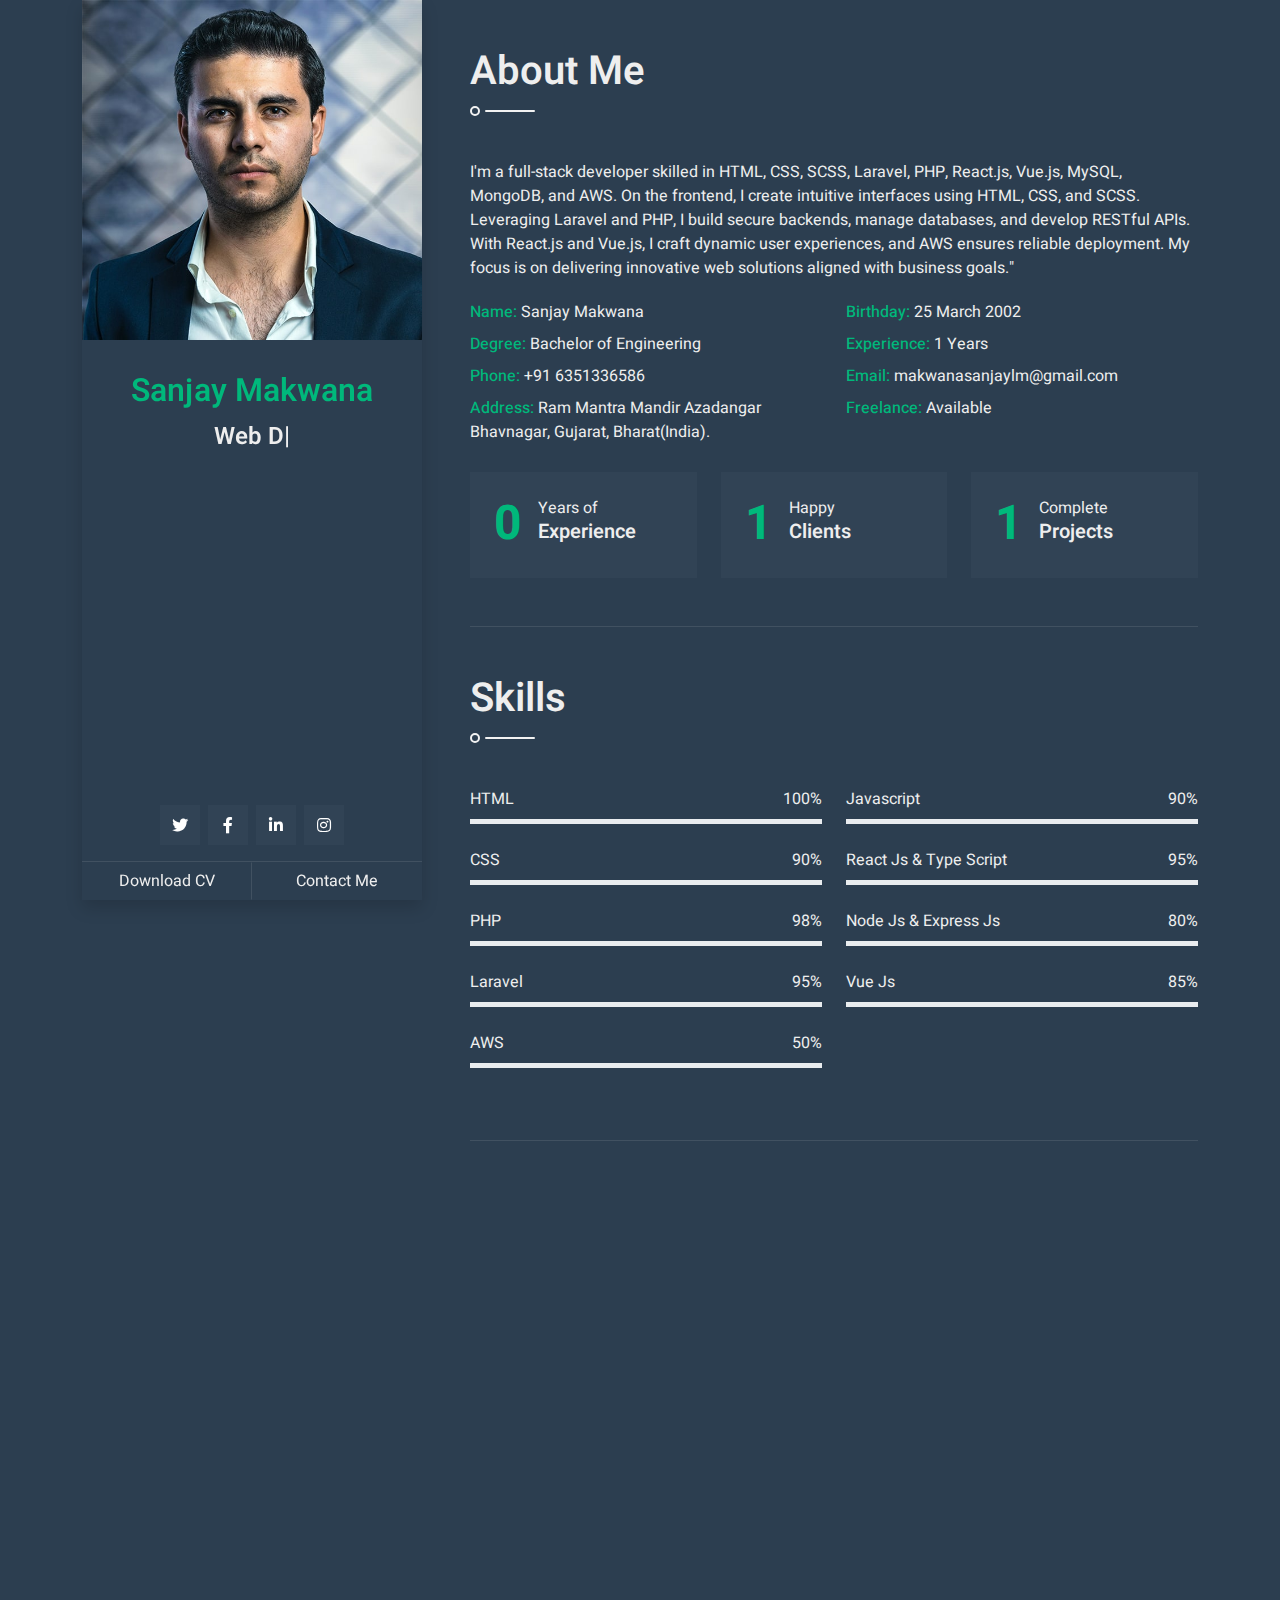
==== index.html @ 3e0c67ce "my portfoliyo" ====
<!DOCTYPE html>
<html lang="en">

<head>
    <met#aeb3b8et="utf-8">
        <title>Makwana - My Resume</title>
        <meta content="width=device-width, initial-scale=1.0" name="viewport">
        <meta content="Free Website Template" name="keywords">
        <meta content="Free Website Template" name="description">

        <!-- Favicon -->
        <link href="img/favicon.ico" rel="icon">

        <!-- Google Web Fonts -->
        <link rel="preconnect" href="https://fonts.googleapis.com">
        <link rel="preconnect" href="https://fonts.gstatic.com" crossorigin>
        <link href="https://fonts.googleapis.com/css2?family=Heebo:wght@300;400;500;600;700&display=swap"
            rel="stylesheet">

        <!-- Icon Font Stylesheet -->
        <link href="https://cdnjs.cloudflare.com/ajax/libs/font-awesome/5.10.0/css/all.min.css" rel="stylesheet">
        <link href="https://cdn.jsdelivr.net/npm/bootstrap-icons@1.4.1/font/bootstrap-icons.css" rel="stylesheet">

        <!-- Libraries Stylesheet -->
        <link href="lib/owlcarousel/assets/owl.carousel.min.css" rel="stylesheet">
        <link href="lib/lightbox/css/lightbox.min.css" rel="stylesheet">
        <link href="lib/animate/animate.min.css" rel="stylesheet">

        <!-- Customized Bootstrap Stylesheet -->
        <link href="css/bootstrap.min.css" rel="stylesheet">

        <!-- Template Stylesheet -->
        <link href="css/style.css" rel="stylesheet">
</head>

<body>
    <!-- Spinner Start -->
    <div id="spinner"
        class="show bg-white position-fixed translate-middle w-100 vh-100 top-50 start-50 d-flex align-items-center justify-content-center">
        <div class="spinner-border text-primary" role="status">
            <span class="sr-only">Loading...</span>
        </div>
    </div>
    <!-- Spinner End -->

    <div class="container">
        <div class="row g-5">
            <div class="col-lg-4 sticky-lg-top vh-100">
                <div class="d-flex flex-column h-100 text-center overflow-auto shadow">
                    <img class="w-100 img-fluid mb-4" src="img/profile.jpg" alt="Image">
                    <h2 class="text-primary mt-2">Sanjay Makwana</h2>
                    <div class="mb-4 reflect-text">
                        <h4 class="typed-text-output d-inline-block text-light"></h4>
                        <div class="typed-text d-none">Web Designer, Web Developer, Front End Developer, Back End
                            Developer</div>
                    </div>
                    <div class="d-flex justify-content-center mt-auto mb-3">
                        <a class="btn btn-secondary btn-square mx-1" href="#"><i class="fab fa-twitter"
                                title="a"></i></a>
                        <a class="btn btn-secondary btn-square mx-1" href="#"><i class="fab fa-facebook-f"
                                title="a"></i></a>
                        <a class="btn btn-secondary btn-square mx-1" href="#"><i class="fab fa-linkedin-in"
                                title="a"></i></a>
                        <a class="btn btn-secondary btn-square mx-1" href="#"><i class="fab fa-instagram"
                                title="a"></i></a>
                    </div>
                    <div class="d-flex align-items-end justify-content-between border-top">
                        <a href="" class="btn w-50 border-end">Download CV</a>
                        <a href="#contact" class="btn w-50 btn-scroll">Contact Me</a>
                    </div>
                </div>
            </div>
            <div class="col-lg-8">
                <!-- About Start -->
                <section class="py-5 border-bottom wow fadeInUp" data-wow-delay="0.1s">
                    <h1 class="title pb-3 mb-5">About Me</h1>
                    <p> I'm a full-stack developer skilled in HTML, CSS, SCSS, Laravel, PHP, React.js, Vue.js, MySQL,
                        MongoDB, and AWS. On the frontend, I create intuitive interfaces using HTML, CSS, and SCSS.
                        Leveraging Laravel and PHP, I build secure backends, manage databases, and develop RESTful APIs.
                        With React.js and Vue.js, I craft dynamic user experiences, and AWS ensures reliable deployment.
                        My focus is on delivering innovative web solutions aligned with business goals."</p>
                    <div class="row mb-4">
                        <div class="col-sm-6 py-1">
                            <span class="fw-medium text-primary">Name:</span> Sanjay Makwana
                        </div>
                        <div class="col-sm-6 py-1">
                            <span class="fw-medium text-primary">Birthday:</span> 25 March 2002
                        </div>
                        <div class="col-sm-6 py-1">
                            <span class="fw-medium text-primary">Degree:</span> Bachelor of Engineering
                        </div>
                        <div class="col-sm-6 py-1">
                            <span class="fw-medium text-primary">Experience:</span> 1 Years
                        </div>
                        <div class="col-sm-6 py-1">
                            <span class="fw-medium text-primary">Phone:</span> +91 6351336586
                        </div>
                        <div class="col-sm-6 py-1">
                            <span class="fw-medium text-primary">Email:</span> makwanasanjaylm@gmail.com
                        </div>
                        <div class="col-sm-6 py-1">
                            <span class="fw-medium text-primary">Address:</span> Ram Mantra Mandir Azadangar Bhavnagar,
                            Gujarat, Bharat(India).
                        </div>
                        <div class="col-sm-6 py-1">
                            <span class="fw-medium text-primary">Freelance:</span> Available
                        </div>
                    </div>
                    <div class="row g-4">
                        <div class="col-md-4 col-lg-6 col-xl-4">
                            <div class="d-flex bg-secondary p-4">
                                <h1 class="flex-shrink-0 display-5 text-primary mb-0" data-toggle="counter-up">1</h1>
                                <div class="ps-3">
                                    <p class="mb-0">Years of</p>
                                    <h5 class="mb-0">Experience</h5>
                                </div>
                            </div>
                        </div>
                        <div class="col-md-4 col-lg-6 col-xl-4">
                            <div class="d-flex bg-secondary p-4">
                                <h1 class="flex-shrink-0 display-5 text-primary mb-0" data-toggle="counter-up">3</h1>
                                <div class="ps-3">
                                    <p class="mb-0">Happy</p>
                                    <h5 class="mb-0">Clients</h5>
                                </div>
                            </div>
                        </div>
                        <div class="col-md-4 col-lg-6 col-xl-4">
                            <div class="d-flex bg-secondary p-4">
                                <h1 class="flex-shrink-0 display-5 text-primary mb-0" data-toggle="counter-up">3</h1>
                                <div class="ps-3">
                                    <p class="mb-0">Complete</p>
                                    <h5 class="mb-0">Projects</h5>
                                </div>
                            </div>
                        </div>
                    </div>
                </section>
                <!-- About End -->

                <!-- Skills Start -->
                <section class="py-5 border-bottom wow fadeInUp" data-wow-delay="0.1s">
                    <h1 class="title pb-3 mb-5">Skills</h1>
                    <div class="row">
                        <div class="col-sm-6">
                            <div class="skill mb-4">
                                <div class="d-flex justify-content-between">
                                    <p class="mb-2">HTML</p>
                                    <p class="mb-2">100%</p>
                                </div>
                                <div class="progress">
                                    <div class="progress-bar bg-primary" role="progressbar" aria-valuenow="100"
                                        aria-valuemin="0" aria-valuemax="100" title="progress"></div>
                                </div>
                            </div>
                            <div class="skill mb-4">
                                <div class="d-flex justify-content-between">
                                    <p class="mb-2">CSS</p>
                                    <p class="mb-2">90%</p>
                                </div>
                                <div class="progress">
                                    <div class="progress-bar bg-warning" role="progressbar" aria-valuenow="90"
                                        aria-valuemin="0" aria-valuemax="100" title="progress"></div>
                                </div>
                            </div>
                            <div class="skill mb-4">
                                <div class="d-flex justify-content-between">
                                    <p class="mb-2">PHP</p>
                                    <p class="mb-2">98%</p>
                                </div>
                                <div class="progress">
                                    <div class="progress-bar bg-danger" role="progressbar" aria-valuenow="98"
                                        aria-valuemin="0" aria-valuemax="100" title="progress"></div>
                                </div>
                            </div>
                            <div class="skill mb-4">
                                <div class="d-flex justify-content-between">
                                    <p class="mb-2">Laravel</p>
                                    <p class="mb-2">95%</p>
                                </div>
                                <div class="progress">
                                    <div class="progress-bar bg-info" role="progressbar" aria-valuenow="95"
                                        aria-valuemin="0" aria-valuemax="100" title="progress"></div>
                                </div>
                            </div>
                            <div class="skill mb-4">
                                <div class="d-flex justify-content-between">
                                    <p class="mb-2">AWS</p>
                                    <p class="mb-2">50%</p>
                                </div>
                                <div class="progress">
                                    <div class="progress-bar bg-primary" role="progressbar" aria-valuenow="50"
                                        aria-valuemin="0" aria-valuemax="100" title="progress"></div>
                                </div>
                            </div>
                        </div>
                        <div class="col-sm-6">
                            <div class="skill mb-4">
                                <div class="d-flex justify-content-between">
                                    <p class="mb-2">Javascript</p>
                                    <p class="mb-2">90%</p>
                                </div>
                                <div class="progress">
                                    <div class="progress-bar bg-danger" role="progressbar" aria-valuenow="90"
                                        aria-valuemin="0" aria-valuemax="100" title="progress"></div>
                                </div>
                            </div>
                            <div class="skill mb-4">
                                <div class="d-flex justify-content-between">
                                    <p class="mb-2">React Js & Type Script</p>
                                    <p class="mb-2">95%</p>
                                </div>
                                <div class="progress">
                                    <div class="progress-bar bg-success" role="progressbar" aria-valuenow="95"
                                        aria-valuemin="0" aria-valuemax="100" title="progress"></div>
                                </div>
                            </div>
                            <div class="skill mb-4">
                                <div class="d-flex justify-content-between">
                                    <p class="mb-2">Node Js & Express Js</p>
                                    <p class="mb-2">80%</p>
                                </div>
                                <div class="progress">
                                    <div class="progress-bar bg-warning" role="progressbar" aria-valuenow="80"
                                        aria-valuemin="0" aria-valuemax="100" title="progress"></div>
                                </div>
                            </div>
                            <div class="skill mb-4">
                                <div class="d-flex justify-content-between">
                                    <p class="mb-2">Vue Js</p>
                                    <p class="mb-2">85%</p>
                                </div>
                                <div class="progress">
                                    <div class="progress-bar bg-success" role="progressbar" aria-valuenow="85"
                                        aria-valuemin="0" aria-valuemax="100" title="progress"></div>
                                </div>
                            </div>
                        </div>
                    </div>
                </section>
                <!-- Skills End -->

                <!-- Experience Start -->
                <section class="py-5 wow fadeInUp" data-wow-delay="0.1s">
                    <h1 class="title pb-3 mb-5">Expericence</h1>
                    <div class="border-start border-2 border-light pt-2 ps-5">
                        <div class="position-relative mb-4">
                            <span
                                class="bi bi-arrow-right fs-4 text-light position-absolute Experience-span-container"></span>
                            <h5 class="mb-1">Front End Developer</h5>
                            <p class="mb-2">Tatva Soft Company | <small>2023 - 2024</small></p>
                            <p> I've led and managed a team of frontend developers specializing in Html, Css, Scss,
                                React.js, Vue.js, JavaScript, and TypeScript. I've overseen projects focusing on modern
                                and dynamic web development using React.js, harnessing its component-based architecture
                                and state management for scalable applications. Additionally, our team extensively
                                utilized Vue.js, capitalizing on its simplicity and reactivity to build efficient user
                                interfaces and HTML for structure, CSS for styling, and SCSS for enhanced stylesheet
                                development, focusing on collaboration, adherence to standards, innovation, and
                                user-centric design. Adjust the specifics to align with your managerial experiences and
                                achievements in leading teams working with these technologies </p>
                        </div>
                        <div class="position-relative mb-4">
                            <span
                                class="bi bi-arrow-right fs-4 text-light position-absolute Experience-span-container"></span>
                            <h5 class="mb-1">Back End Developer</h5>
                            <p class="mb-2">Tatva Soft Company | <small>2023 - 2024</small></p>
                            <p>My expertise includes database management with MySQL, leveraging its robust features to
                                ensure efficient data storage and retrieval. In PHP, I've extensively worked with
                                Laravel, implementing secure and high-performance backend solutions. Moreover, my
                                proficiency extends to Node.js, where I've developed real-time applications and APIs,
                                capitalizing on its asynchronous capabilities. I've actively contributed to various
                                projects, harnessing these technologies to build seamless and responsive backend
                                systems.</p>
                        </div>
                        <div class="position-relative mb-4">
                            <span
                                class="bi bi-arrow-right fs-4 text-light position-absolute Experience-span-container"></span>
                            <h5 class="mb-1">AWS Services</h5>
                            <p class="mb-2">Tatva Soft Company | <small>2023 - 2024</small></p>
                            <p>I've gained practical experience working with AWS, focusing on cloud services such as EC2
                                for scalable compute power, S3 for reliable storage solutions, and RDS for managed
                                databases. I've successfully deployed and maintained applications using AWS, leveraging
                                services like Lambda for serverless computing and IAM for secure access management.
                                Additionally, I've implemented solutions utilizing AWS's infrastructure-as-code tool,
                                CloudFormation, and monitored application performance using CloudWatch.</p>
                        </div>
                    </div>
                </section>
                <!-- Experience End -->

                <!-- Subscribe Start -->
                <section class="wow fadeInUp" data-wow-delay="0.1s">
                    <div class="bg-secondary text-center p-5">
                        <h1 class="text-white font-weight-bold">Subscribe My Newsletter</h1>
                        <p class="text-white">Subscribe and get my latest article in your inbox</p>
                        <div class="position-relative w-100">
                            <input class="form-control bg-dark border-0 w-100 py-3 ps-4 pe-5" type="text"
                                placeholder="Your email">
                            <button type="button"
                                class="btn btn-primary py-2 position-absolute top-0 end-0 mt-2 me-2">Subscribe</button>
                        </div>
                    </div>
                </section>
                <!-- Subscribe End -->

                <!-- Services Start -->
                <section class="py-5 border-bottom wow fadeInUp" data-wow-delay="0.1s">
                    <h1 class="title pb-3 mb-5">Services</h1>
                    <div class="row g-4">
                        <div class="col-md-6">
                            <div class="service-item">
                                <i class="fa fa-2x fa-laptop-code mx-auto mb-4"></i>
                                <h5 class="mb-2">Web Design & Web Development</h5>
                                <p class="mb-0">Responsive Design: Ensuring the website works seamlessly across devices
                                    and screen sizes (e.g., Html, Css, JavaScript, React js, Vue Js),
                                    Back-End Development:Creating server-side logic, databases, and functionality using
                                    programming languages (e.g., laravel, PHP, Node.js).</p>
                            </div>
                        </div>
                        <div class="col-md-6">
                            <div class="service-item">
                                <i class="fas fa-2x fa-database database-icon mx-auto mb-4"></i>
                                <h5 class="mb-2">Database Configuration</h5>
                                <p class="mb-0">Database services often provide features such as data security,
                                    replication for redundancy, backups, indexing, and support for ACID (Atomicity,
                                    Consistency, Isolation, Durability) properties in transactions. Choosing the right
                                    database service depends on factors like data structure, scalability needs.</p>
                            </div>
                        </div>
                        <div class="col-md-6">
                            <div class="service-item">
                                <i class="fa fa-2x fa-search mx-auto mb-4"></i>
                                <h5 class="mb-2">SEO</h5>
                                <p class="mb-0">Enhancing a website's visibility on search engines, also known as Search
                                    Engine Optimization (SEO), involves various strategies and techniques aimed at
                                    improving a site's ranking in search engine results pages (SERPs),
                                    Keyword Research, On-Page Optimization, Technical SEO, Content Updates and
                                    Maintenance.</p>
                            </div>
                        </div>
                        <div class="col-md-6">
                            <div class="service-item">
                                <i class="fa fa-2x fa-edit mx-auto mb-4"></i>
                                <h5 class="mb-2">Content Creating</h5>
                                <p class="mb-0">Content creation services encompass a wide range of offerings that cater
                                    to the creation, development, and delivery of various types of content to fulfill
                                    specific marketing, informational, or entertainment purposes,Articles and Blog
                                    Posts, Website Copywriting, Animation, Video Production, Case Studies.</p>
                            </div>
                        </div>
                    </div>
                </section>
                <!-- Services End -->

                <!-- Portfolio Start -->
                <section class="py-5 border-bottom wow fadeInUp" data-wow-delay="0.1s">
                    <h1 class="title pb-3 mb-5">Portfolio</h1>
                    <div class="row">
                        <div class="col-12">
                            <div class="row">
                                <div class="col-12 text-center mb-2">
                                    <ul class="list-inline mb-4" id="portfolio-flters">
                                        <li class="btn btn-secondary active" data-filter="*"><i
                                                class="fa fa-star me-2"></i>All</li>
                                        <li class="btn btn-secondary" data-filter=".first"><i
                                                class="fa fa-laptop-code me-2"></i>Design</li>
                                        <li class="btn btn-secondary" data-filter=".second"><i
                                                class="fa fa-mobile-alt me-2"></i>Development</li>
                                    </ul>
                                </div>
                            </div>
                            <div class="row portfolio-container">
                                <div class="col-md-6 mb-4 portfolio-item first">
                                    <div class="position-relative overflow-hidden mb-2">
                                        <img class="img-fluid w-100" src="img/portfolio-1.jpg" alt="">
                                        <div class="portfolio-btn d-flex align-items-center justify-content-center">
                                            <a href="img/portfolio-1.jpg" data-lightbox="portfolio" title="img">
                                                <i class="bi bi-plus text-light"></i>
                                            </a>
                                        </div>
                                    </div>
                                </div>
                                <div class="col-md-6 mb-4 portfolio-item second">
                                    <div class="position-relative overflow-hidden mb-2">
                                        <img class="img-fluid w-100" src="img/portfolio-2.jpg" alt="">
                                        <div class="portfolio-btn d-flex align-items-center justify-content-center">
                                            <a href="img/portfolio-2.jpg" data-lightbox="portfolio" title="img">
                                                <i class="bi bi-plus text-light"></i>
                                            </a>
                                        </div>
                                    </div>
                                </div>
                                <div class="col-md-6 mb-4 portfolio-item first">
                                    <div class="position-relative overflow-hidden mb-2">
                                        <img class="img-fluid w-100" src="img/portfolio-3.jpg" alt="">
                                        <div class="portfolio-btn d-flex align-items-center justify-content-center">
                                            <a href="img/portfolio-3.jpg" data-lightbox="portfolio" title="img">
                                                <i class="bi bi-plus text-light"></i>
                                            </a>
                                        </div>
                                    </div>
                                </div>
                                <div class="col-md-6 mb-4 portfolio-item second">
                                    <div class="position-relative overflow-hidden mb-2">
                                        <img class="img-fluid w-100" src="img/portfolio-4.jpg" alt="">
                                        <div class="portfolio-btn d-flex align-items-center justify-content-center">
                                            <a href="img/portfolio-4.jpg" data-lightbox="portfolio" title="img">
                                                <i class="bi bi-plus text-light"></i>
                                            </a>
                                        </div>
                                    </div>
                                </div>
                            </div>
                        </div>
                    </div>
                </section>
                <!-- Portfolio End -->

                <!-- Testimonial Start -->
                <section class="py-5 border-bottom wow fadeInUp" data-wow-delay="0.1s">
                    <h1 class="title pb-3 mb-5">Testimonial</h1>
                    <div class="owl-carousel testimonial-carousel">
                        <div class="text-left">
                            <i class="fa fa-3x fa-quote-left text-primary mb-4"></i>
                            <p class="fs-4 mb-4">I must say, they've exceeded my expectations. Their dedication to
                                customer satisfaction is remarkable. The team's professionalism, prompt responses, and
                                attention to detail have made my experience truly exceptional.</p>
                            <div class="d-flex align-items-center">
                                <img class="img-fluid testimonial-img" src="img/testimonial-1.jpg"
                                    title="testimonial-1">
                                <div class="ps-3">
                                    <p class="text-primary fs-5 mb-1">Glane maclover</p>
                                    <i>Charter Accounter</i>
                                </div>
                            </div>
                        </div>
                        <div class="text-left">
                            <i class="fa fa-3x fa-quote-left text-primary mb-4"></i>
                            <p class="fs-4 mb-4">I am thoroughly impressed with the quality of service provided by
                                Sanjay Makwana. From start to finish, their team displayed exceptional professionalism
                                and expertise. They went above and beyond to meet my needs and deliver outstanding
                                results. I am incredibly satisfied with the level of dedication and support I received.
                            </p>
                            <div class="d-flex align-items-center">
                                <img class="img-fluid testimonial-img" src="img/testimonial-2.jpg"
                                    title="testimonial-2">
                                <div class="ps-3">
                                    <p class="text-primary fs-5 mb-1">Client Name</p>
                                    <i>Profession</i>
                                </div>
                            </div>
                        </div>
                        <div class="text-left">
                            <i class="fa fa-3x fa-quote-left text-primary mb-4"></i>
                            <p class="fs-4 mb-4">Working with Sanjay Makwana has been an absolute pleasure. Their
                                commitment to excellence is truly commendable. Not only did they deliver precisely what
                                I needed, but their proactive approach and attention to detail made the entire
                                experience seamless. I highly appreciate the professionalism and expertise showcased by
                                Sanjay Makwana. I confidently recommend them for anyone seeking exceptional service.</p>
                            <div class="d-flex align-items-center">
                                <img class="img-fluid testimonial-img" src="img/testimonial-3.jpg"
                                    title="testimonial-3">
                                <div class="ps-3">
                                    <p class="text-primary fs-5 mb-1">Client Name</p>
                                    <i>Profession</i>
                                </div>
                            </div>
                        </div>
                    </div>
                </section>
                <!-- Testimonial End -->

                <!-- Contact Start -->
                <section class="py-5 wow fadeInUp" data-wow-delay="0.1s" id="contact">
                    <h1 class="title pb-3 mb-5">Contact Me</h1>
                    <p class="mb-4">The contact form is currently inactive. Get a functional and working contact form
                        with Ajax & PHP in a few minutes. Just copy and paste the files, add a little code and you're
                        done. <a href="https://htmlcodex.com/contact-form">Download Now</a></p>
                    <form>
                        <div class="row g-3">
                            <div class="col-md-6">
                                <div class="form-floating">
                                    <input type="text" class="form-control border-0 bg-secondary" id="name"
                                        placeholder="Your Name">
                                    <label for="name">Your Name</label>
                                </div>
                            </div>
                            <div class="col-md-6">
                                <div class="form-floating">
                                    <input type="email" class="form-control border-0 bg-secondary" id="email"
                                        placeholder="Your Email">
                                    <label for="email">Your Email</label>
                                </div>
                            </div>
                            <div class="col-12">
                                <div class="form-floating">
                                    <input type="text" class="form-control border-0 bg-secondary" id="subject"
                                        placeholder="Subject">
                                    <label for="subject">Subject</label>
                                </div>
                            </div>
                            <div class="col-12">
                                <div class="form-floating">
                                    <textarea class="form-control border-0 bg-secondary textarea-data"
                                        placeholder="Leave a message here" id="message"></textarea>
                                    <label for="message">Message</label>
                                </div>
                            </div>
                            <div class="col-12">
                                <button class="btn btn-primary w-100 py-3" type="submit">Send Message</button>
                            </div>
                        </div>
                    </form>
                </section>
                <!-- Contact End -->

                <!-- Footer Start -->
                <section class="wow fadeIn" data-wow-delay="0.1s">
                    <div class="bg-secondary text-light text-center p-5">
                        <div class="d-flex justify-content-center mb-4">
                            <a class="btn btn-dark btn-square mx-1" href="#" title="a"><i
                                    class="fab fa-twitter"></i></a>
                            <a class="btn btn-dark btn-square mx-1" href="#" title="a"><i
                                    class="fab fa-facebook-f"></i></a>
                            <a class="btn btn-dark btn-square mx-1" href="#" title="a"><i
                                    class="fab fa-linkedin-in"></i></a>
                            <a class="btn btn-dark btn-square mx-1" href="#" title="a"><i
                                    class="fab fa-instagram"></i></a>
                        </div>
                        <div class="d-flex justify-content-center mb-3">
                            <a class="text-light px-3 border-end" href="#">Privacy</a>
                            <a class="text-light px-3 border-end" href="#">Terms</a>
                            <a class="text-light px-3 border-end" href="#">FAQs</a>
                            <a class="text-light px-3" href="#">Help</a>
                        </div>

                        <!--/*** This template is free as long as you keep the footer author’s credit link/attribution link/back-link. If you'd like to use the template without the footer author’s credit link/attribution link/backlink, you can purchase the Credit Removal License from "https://htmlcodex.com/credit-removal". Thank you for your support. ***/-->
                        <p class="m-0">&copy; All Rights Reserved. Designed by <a href="https://htmlcodex.com">Sanjay
                                Makwana</a></p>
                    </div>
                </section>
                <!-- Footer End -->
            </div>
        </div>
    </div>


    <!-- Back to Top -->
    <a href="#" class="back-to-top" title="a"><i class="fa fa-angle-double-up"></i></a>

    <!-- JavaScript Libraries -->
    <script src="https://code.jquery.com/jquery-3.4.1.min.js"></script>
    <script src="https://stackpath.bootstrapcdn.com/bootstrap/4.4.1/js/bootstrap.bundle.min.js"></script>
    <script src="lib/wow/wow.min.js"></script>
    <script src="lib/typed/typed.min.js"></script>
    <script src="lib/easing/easing.min.js"></script>
    <script src="lib/waypoints/waypoints.min.js"></script>
    <script src="lib/counterup/counterup.min.js"></script>
    <script src="lib/owlcarousel/owl.carousel.min.js"></script>
    <script src="lib/isotope/isotope.pkgd.min.js"></script>
    <script src="lib/lightbox/js/lightbox.min.js"></script>

    <!-- Contact Javascript File -->
    <script src="mail/jqBootstrapValidation.min.js"></script>
    <script src="mail/contact.js"></script>

    <!-- Template Javascript -->
    <script src="js/main.js"></script>
</body>

</html>
---- css/style.css ----
/********** Template CSS **********/
:root {
  --primary: #00B87B;
  --secondary: #314355;
  --light: #F2F2F2;
  --dark: #2C3E50;
}

#spinner {
  opacity: 0;
  visibility: hidden;
  transition: opacity .5s ease-out, visibility 0s linear .5s;
  z-index: 99999;
}

#spinner.show {
  transition: opacity .5s ease-out, visibility 0s linear 0s;
  visibility: visible;
  opacity: 1;
}

@media (max-width: 991.98px) {
  .sticky-lg-top.vh-100 {
    height: 100% !important;
  }
}

.fw-semi-bold {
  font-weight: 600;
}

.fw-medium {
  font-weight: 500;
}

.btn-square {
  width: 40px;
  height: 40px;
}

.btn-sm-square {
  width: 30px;
  height: 30px;
}

.btn-lg-square {
  width: 50px;
  height: 50px;
}

.btn-square,
.btn-sm-square,
.btn-lg-square {
  padding: 0;
  display: flex;
  align-items: center;
  justify-content: center;
}

.btn.btn-primary {
  color: #FFFFFF;
}

.typed-cursor {
  font-size: 25px;
  color: var(--light);
}

.back-to-top {
  position: fixed;
  display: none;
  width: 30px;
  height: 30px;
  text-align: center;
  line-height: 1;
  font-size: 30px;
  right: 30px;
  bottom: 30px;
  transition: background 0.5s;
  z-index: 11;
}

.back-to-top i {
  color: var(--primary);
}

.back-to-top i:hover {
  color: var(--dark);
}

.back-to-top {
  -webkit-animation: action 1s infinite alternate;
  animation: action 1s infinite alternate;
}

@-webkit-keyframes action {
  0% {
    transform: translateY(0);
  }

  100% {
    transform: translateY(-15px);
  }
}

@keyframes action {
  0% {
    transform: translateY(0);
  }

  100% {
    transform: translateY(-15px);
  }
}

.title {
  position: relative;
}

.title::before {
  position: absolute;
  content: "";
  width: 10px;
  height: 10px;
  bottom: -4px;
  left: 0;
  border: 2px solid var(--light);
  border-radius: 10px;
}

.title::after {
  position: absolute;
  content: "";
  width: 50px;
  height: 2px;
  bottom: 0;
  left: 15px;
  border-radius: 2px;
  background: var(--light);
}

.progress {
  height: 5px;
}

.progress .progress-bar {
  width: 0px;
  transition: 2s;
}

.service-item {
  padding: 30px;
  text-align: center;
  background: var(--secondary);
}

.service-item i {
  width: 75px;
  height: 75px;
  display: flex;
  align-items: center;
  justify-content: center;
  background: var(--light);
  color: var(--primary);
  transition: .5s;
}

.service-item:hover i {
  background: var(--primary);
  color: var(--light);
}

.portfolio-item .portfolio-btn {
  position: absolute;
  width: 0;
  height: 0;
  top: 50%;
  left: 50%;
  font-size: 90px;
  background: rgba(44, 62, 80, .9);
  opacity: 0;
  transition: .5s;
}

.portfolio-item:hover .portfolio-btn {
  opacity: 1;
  width: calc(100% - 60px);
  height: calc(100% - 60px);
  top: 30px;
  left: 30px;
}

.portfolio-item i {
  opacity: 0;
  transition: .3s;
  transition-delay: .3s;
}

.portfolio-item:hover i {
  opacity: 1;
}

.testimonial-carousel .owl-dots {
  margin-top: 25px;
  text-align: center;
}

.testimonial-carousel .owl-dot {
  display: inline-block;
  margin: 0 5px;
  width: 15px;
  height: 15px;
  background: var(--light);
}

.testimonial-carousel .owl-dot.active {
  background: var(--primary);
}

.reflect-text {
  height: 22px;
}

.spinner-border {
  width: 3rem;
  height: 3rem;
}

.Experience-span-container {
  top: -5px;
  left: -50px;
}

.testimonial-img {
  width: 60px !important;
  height: 60px !important;
}

.textarea-data {
  height: 200px !important;

}
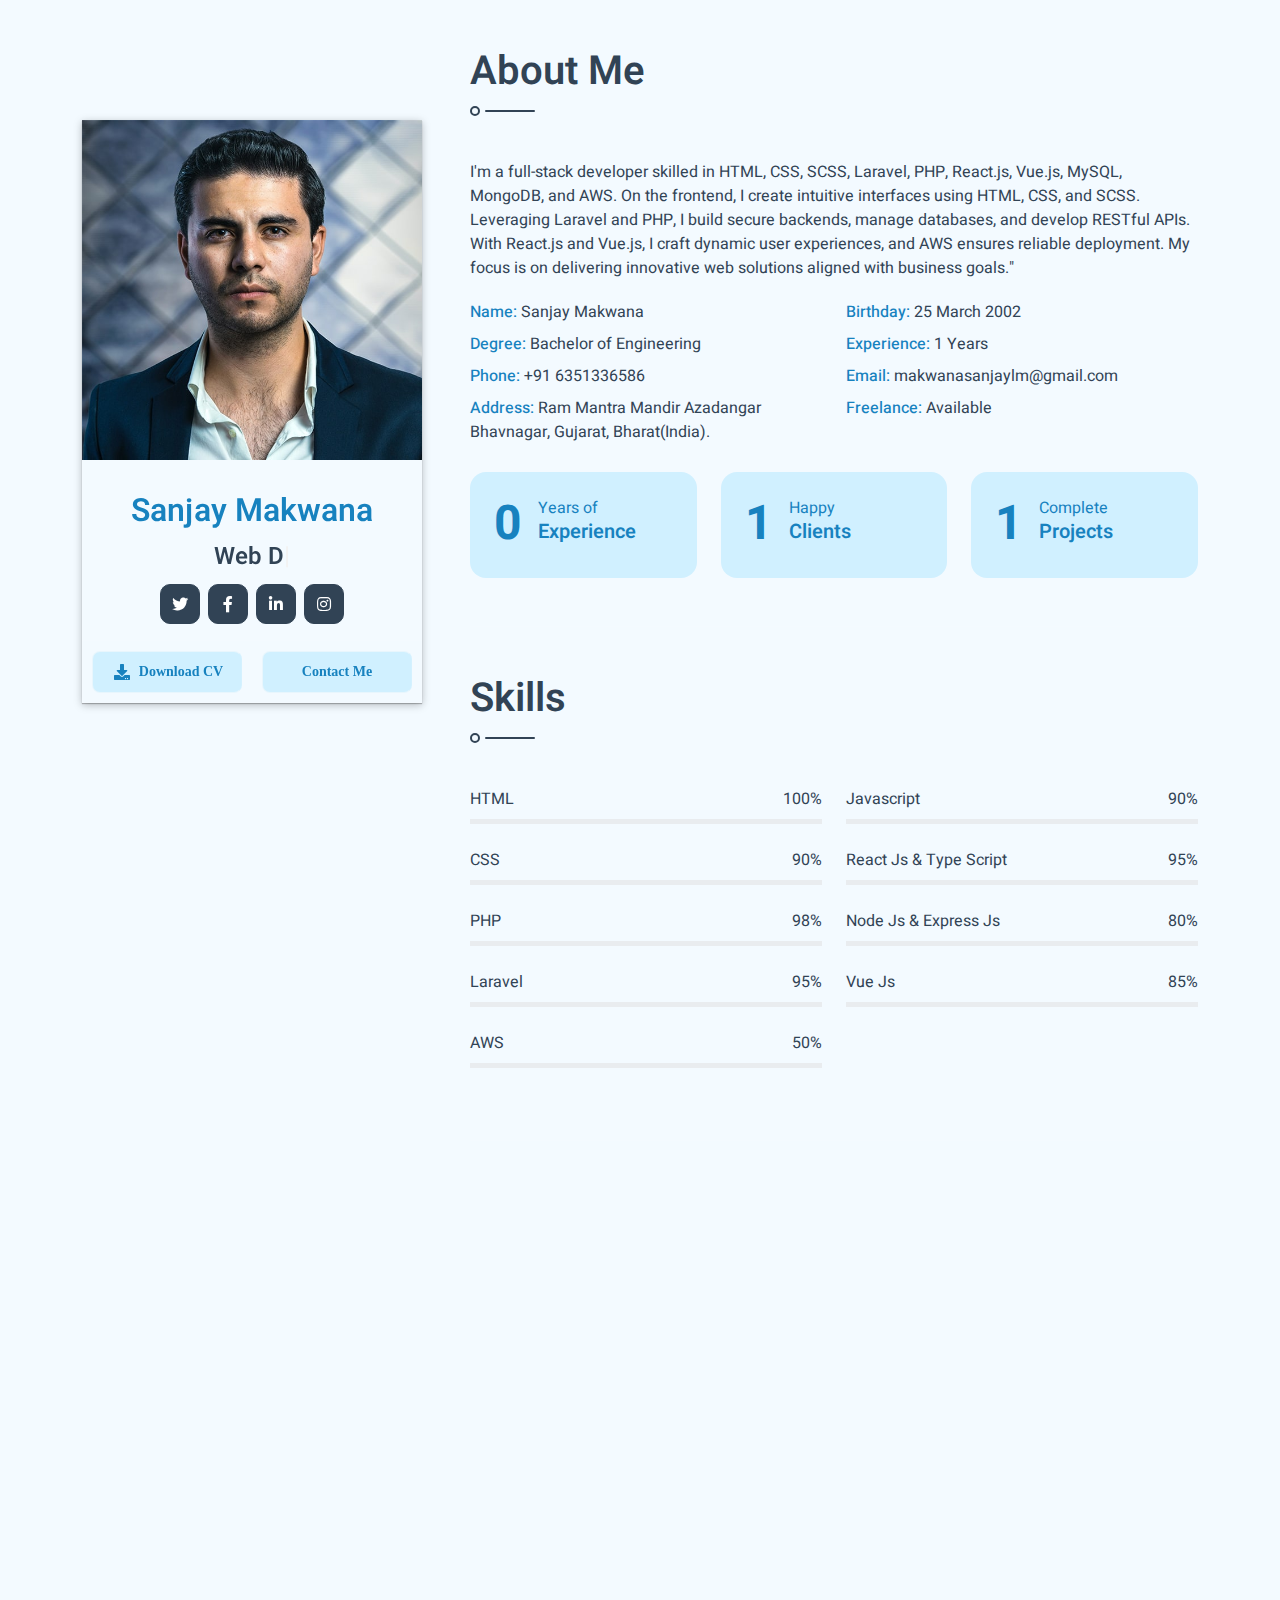
==== commit a2b7d8e5: "background and text color change in style" ====
--- a/index.html
+++ b/index.html
@@ -37,7 +37,7 @@
     <!-- Spinner Start -->
     <div id="spinner"
         class="show bg-white position-fixed translate-middle w-100 vh-100 top-50 start-50 d-flex align-items-center justify-content-center">
-        <div class="spinner-border text-primary" role="status">
+        <div class="spinner-border text-primary-set" role="status">
             <span class="sr-only">Loading...</span>
         </div>
     </div>
@@ -45,12 +45,12 @@
 
     <div class="container">
         <div class="row g-5">
-            <div class="col-lg-4 sticky-lg-top vh-100">
-                <div class="d-flex flex-column h-100 text-center overflow-auto shadow">
+            <div class="col-lg-4 sticky-lg-top vh-100 ">
+                <div class="d-flex flex-column text-center overflow-auto shadow">
                     <img class="w-100 img-fluid mb-4" src="img/profile.jpg" alt="Image">
-                    <h2 class="text-primary mt-2">Sanjay Makwana</h2>
+                    <h2 class="text-primary-set mt-2">Sanjay Makwana</h2>
                     <div class="mb-4 reflect-text">
-                        <h4 class="typed-text-output d-inline-block text-light"></h4>
+                        <h4 class="typed-text-output d-inline-block text-light-pro"></h4>
                         <div class="typed-text d-none">Web Designer, Web Developer, Front End Developer, Back End
                             Developer</div>
                     </div>
@@ -65,8 +65,15 @@
                                 title="a"></i></a>
                     </div>
                     <div class="d-flex align-items-end justify-content-between border-top">
-                        <a href="" class="btn w-50 border-end">Download CV</a>
-                        <a href="#contact" class="btn w-50 btn-scroll">Contact Me</a>
+                        <div class="container-text border-end btn-down">
+                            <div class="icon-download">
+                                <i class="fas fa-download "></i>
+                            </div>
+                            <div class="text-data">Download CV</div>
+                        </div>
+                        <div class="container-text  border-end btn-down">
+                            <div class="text-data btn-scroll">Contact Me</div>
+                        </div>
                     </div>
                 </div>
             </div>
@@ -81,35 +88,35 @@
                         My focus is on delivering innovative web solutions aligned with business goals."</p>
                     <div class="row mb-4">
                         <div class="col-sm-6 py-1">
-                            <span class="fw-medium text-primary">Name:</span> Sanjay Makwana
-                        </div>
-                        <div class="col-sm-6 py-1">
-                            <span class="fw-medium text-primary">Birthday:</span> 25 March 2002
-                        </div>
-                        <div class="col-sm-6 py-1">
-                            <span class="fw-medium text-primary">Degree:</span> Bachelor of Engineering
-                        </div>
-                        <div class="col-sm-6 py-1">
-                            <span class="fw-medium text-primary">Experience:</span> 1 Years
-                        </div>
-                        <div class="col-sm-6 py-1">
-                            <span class="fw-medium text-primary">Phone:</span> +91 6351336586
-                        </div>
-                        <div class="col-sm-6 py-1">
-                            <span class="fw-medium text-primary">Email:</span> makwanasanjaylm@gmail.com
-                        </div>
-                        <div class="col-sm-6 py-1">
-                            <span class="fw-medium text-primary">Address:</span> Ram Mantra Mandir Azadangar Bhavnagar,
+                            <span class="fw-medium text-primary-set">Name:</span> Sanjay Makwana
+                        </div>
+                        <div class="col-sm-6 py-1">
+                            <span class="fw-medium text-primary-set">Birthday:</span> 25 March 2002
+                        </div>
+                        <div class="col-sm-6 py-1">
+                            <span class="fw-medium text-primary-set">Degree:</span> Bachelor of Engineering
+                        </div>
+                        <div class="col-sm-6 py-1">
+                            <span class="fw-medium text-primary-set">Experience:</span> 1 Years
+                        </div>
+                        <div class="col-sm-6 py-1">
+                            <span class="fw-medium text-primary-set">Phone:</span> +91 6351336586
+                        </div>
+                        <div class="col-sm-6 py-1">
+                            <span class="fw-medium text-primary-set">Email:</span> makwanasanjaylm@gmail.com
+                        </div>
+                        <div class="col-sm-6 py-1">
+                            <span class="fw-medium text-primary-set">Address:</span> Ram Mantra Mandir Azadangar Bhavnagar,
                             Gujarat, Bharat(India).
                         </div>
                         <div class="col-sm-6 py-1">
-                            <span class="fw-medium text-primary">Freelance:</span> Available
+                            <span class="fw-medium text-primary-set">Freelance:</span> Available
                         </div>
                     </div>
                     <div class="row g-4">
-                        <div class="col-md-4 col-lg-6 col-xl-4">
-                            <div class="d-flex bg-secondary p-4">
-                                <h1 class="flex-shrink-0 display-5 text-primary mb-0" data-toggle="counter-up">1</h1>
+                        <div class="col-md-4 col-lg-6 col-xl-4 ">
+                            <div class="d-flex bg-green p-4 border-space-green">
+                                <h1 class="flex-shrink-0 display-5 text-primary-set mb-0" data-toggle="counter-up">1</h1>
                                 <div class="ps-3">
                                     <p class="mb-0">Years of</p>
                                     <h5 class="mb-0">Experience</h5>
@@ -117,8 +124,8 @@
                             </div>
                         </div>
                         <div class="col-md-4 col-lg-6 col-xl-4">
-                            <div class="d-flex bg-secondary p-4">
-                                <h1 class="flex-shrink-0 display-5 text-primary mb-0" data-toggle="counter-up">3</h1>
+                            <div class="d-flex bg-green p-4 border-space-green">
+                                <h1 class="flex-shrink-0 display-5 text-primary-set mb-0" data-toggle="counter-up">3</h1>
                                 <div class="ps-3">
                                     <p class="mb-0">Happy</p>
                                     <h5 class="mb-0">Clients</h5>
@@ -126,8 +133,8 @@
                             </div>
                         </div>
                         <div class="col-md-4 col-lg-6 col-xl-4">
-                            <div class="d-flex bg-secondary p-4">
-                                <h1 class="flex-shrink-0 display-5 text-primary mb-0" data-toggle="counter-up">3</h1>
+                            <div class="d-flex bg-green p-4 border-space-green">
+                                <h1 class="flex-shrink-0 display-5 text-primary-set mb-0" data-toggle="counter-up">3</h1>
                                 <div class="ps-3">
                                     <p class="mb-0">Complete</p>
                                     <h5 class="mb-0">Projects</h5>
@@ -241,12 +248,12 @@
                 <!-- Skills End -->
 
                 <!-- Experience Start -->
-                <section class="py-5 wow fadeInUp" data-wow-delay="0.1s">
+                <section class="py-5 wow  fadeInUp" data-wow-delay="0.1s">
                     <h1 class="title pb-3 mb-5">Expericence</h1>
                     <div class="border-start border-2 border-light pt-2 ps-5">
                         <div class="position-relative mb-4">
                             <span
-                                class="bi bi-arrow-right fs-4 text-light position-absolute Experience-span-container"></span>
+                                class="bi bi-arrow-right fs-4 text-light-pro position-absolute Experience-span-container"></span>
                             <h5 class="mb-1">Front End Developer</h5>
                             <p class="mb-2">Tatva Soft Company | <small>2023 - 2024</small></p>
                             <p> I've led and managed a team of frontend developers specializing in Html, Css, Scss,
@@ -261,7 +268,7 @@
                         </div>
                         <div class="position-relative mb-4">
                             <span
-                                class="bi bi-arrow-right fs-4 text-light position-absolute Experience-span-container"></span>
+                                class="bi bi-arrow-right fs-4 text-light-pro position-absolute Experience-span-container"></span>
                             <h5 class="mb-1">Back End Developer</h5>
                             <p class="mb-2">Tatva Soft Company | <small>2023 - 2024</small></p>
                             <p>My expertise includes database management with MySQL, leveraging its robust features to
@@ -274,7 +281,7 @@
                         </div>
                         <div class="position-relative mb-4">
                             <span
-                                class="bi bi-arrow-right fs-4 text-light position-absolute Experience-span-container"></span>
+                                class="bi bi-arrow-right fs-4 text-light-pro position-absolute Experience-span-container"></span>
                             <h5 class="mb-1">AWS Services</h5>
                             <p class="mb-2">Tatva Soft Company | <small>2023 - 2024</small></p>
                             <p>I've gained practical experience working with AWS, focusing on cloud services such as EC2
@@ -419,9 +426,9 @@
                 <!-- Testimonial Start -->
                 <section class="py-5 border-bottom wow fadeInUp" data-wow-delay="0.1s">
                     <h1 class="title pb-3 mb-5">Testimonial</h1>
-                    <div class="owl-carousel testimonial-carousel">
-                        <div class="text-left">
-                            <i class="fa fa-3x fa-quote-left text-primary mb-4"></i>
+                    <div class="owl-carousel testimonial-carousel me-3">
+                        <div class="text-left border-space">
+                            <i class="fa fa-3x fa-quote-left text-primary-set mb-4"></i>
                             <p class="fs-4 mb-4">I must say, they've exceeded my expectations. Their dedication to
                                 customer satisfaction is remarkable. The team's professionalism, prompt responses, and
                                 attention to detail have made my experience truly exceptional.</p>
@@ -429,14 +436,14 @@
                                 <img class="img-fluid testimonial-img" src="img/testimonial-1.jpg"
                                     title="testimonial-1">
                                 <div class="ps-3">
-                                    <p class="text-primary fs-5 mb-1">Glane maclover</p>
+                                    <p class="text-primary-set fs-5 mb-1">Glane maclover</p>
                                     <i>Charter Accounter</i>
                                 </div>
                             </div>
                         </div>
-                        <div class="text-left">
-                            <i class="fa fa-3x fa-quote-left text-primary mb-4"></i>
-                            <p class="fs-4 mb-4">I am thoroughly impressed with the quality of service provided by
+                        <div class="text-left border-space">
+                            <i class="fa fa-3x fa-quote-left text-primary-set mb-4"></i>
+                            <p class="fs-4 mb-4 ">I am thoroughly impressed with the quality of service provided by
                                 Sanjay Makwana. From start to finish, their team displayed exceptional professionalism
                                 and expertise. They went above and beyond to meet my needs and deliver outstanding
                                 results. I am incredibly satisfied with the level of dedication and support I received.
@@ -445,13 +452,13 @@
                                 <img class="img-fluid testimonial-img" src="img/testimonial-2.jpg"
                                     title="testimonial-2">
                                 <div class="ps-3">
-                                    <p class="text-primary fs-5 mb-1">Client Name</p>
+                                    <p class="text-primary-set fs-5 mb-1">Client Name</p>
                                     <i>Profession</i>
                                 </div>
                             </div>
                         </div>
-                        <div class="text-left">
-                            <i class="fa fa-3x fa-quote-left text-primary mb-4"></i>
+                        <div class="text-left border-space">
+                            <i class="fa fa-3x fa-quote-left text-primary-set mb-4"></i>
                             <p class="fs-4 mb-4">Working with Sanjay Makwana has been an absolute pleasure. Their
                                 commitment to excellence is truly commendable. Not only did they deliver precisely what
                                 I needed, but their proactive approach and attention to detail made the entire
@@ -461,7 +468,7 @@
                                 <img class="img-fluid testimonial-img" src="img/testimonial-3.jpg"
                                     title="testimonial-3">
                                 <div class="ps-3">
-                                    <p class="text-primary fs-5 mb-1">Client Name</p>
+                                    <p class="text-primary-set fs-5 mb-1">Client Name</p>
                                     <i>Profession</i>
                                 </div>
                             </div>
@@ -475,9 +482,9 @@
                     <h1 class="title pb-3 mb-5">Contact Me</h1>
                     <p class="mb-4">The contact form is currently inactive. Get a functional and working contact form
                         with Ajax & PHP in a few minutes. Just copy and paste the files, add a little code and you're
-                        done. <a href="https://htmlcodex.com/contact-form">Download Now</a></p>
+                        done. <a href="" class="text-primary-set">Download Now</a></p>
                     <form>
-                        <div class="row g-3">
+                        <div class="row g-3 form-input">
                             <div class="col-md-6">
                                 <div class="form-floating">
                                     <input type="text" class="form-control border-0 bg-secondary" id="name"
@@ -507,7 +514,7 @@
                                 </div>
                             </div>
                             <div class="col-12">
-                                <button class="btn btn-primary w-100 py-3" type="submit">Send Message</button>
+                                <button class="btn btn-primary send-btw-100 py-3" type="submit">Send Message</button>
                             </div>
                         </div>
                     </form>
@@ -534,8 +541,7 @@
                             <a class="text-light px-3" href="#">Help</a>
                         </div>
 
-                        <!--/*** This template is free as long as you keep the footer author’s credit link/attribution link/back-link. If you'd like to use the template without the footer author’s credit link/attribution link/backlink, you can purchase the Credit Removal License from "https://htmlcodex.com/credit-removal". Thank you for your support. ***/-->
-                        <p class="m-0">&copy; All Rights Reserved. Designed by <a href="https://htmlcodex.com">Sanjay
+                       <p class="m-0">&copy; All Rights Reserved. Designed by <a href="" class="text-primary-set">Sanjay
                                 Makwana</a></p>
                     </div>
                 </section>
--- a/css/style.css
+++ b/css/style.css
@@ -1,20 +1,30 @@
 /********** Template CSS **********/
 :root {
-  --primary: #00B87B;
+  --white: #ffff;
   --secondary: #314355;
-  --light: #F2F2F2;
-  --dark: #2C3E50;
+  --light: #f2f2f2;
+  --dark: #2c3e50;
+  --blue: #314355;
+  --light-gray: #d0d5dd;
+  --light-blue: #d0f0ff;
+  --light-dark: #1782BF;
+
+}
+
+body {
+  color: #314355;
+  background-color: #f3faff !important;
 }
 
 #spinner {
   opacity: 0;
   visibility: hidden;
-  transition: opacity .5s ease-out, visibility 0s linear .5s;
+  transition: opacity 0.5s ease-out, visibility 0s linear 0.5s;
   z-index: 99999;
 }
 
 #spinner.show {
-  transition: opacity .5s ease-out, visibility 0s linear 0s;
+  transition: opacity 0.5s ease-out, visibility 0s linear 0s;
   visibility: visible;
   opacity: 1;
 }
@@ -36,6 +46,7 @@
 .btn-square {
   width: 40px;
   height: 40px;
+  border-radius: 10px;
 }
 
 .btn-sm-square {
@@ -58,7 +69,9 @@
 }
 
 .btn.btn-primary {
-  color: #FFFFFF;
+  color: var(--white);
+  background-color: var(--light-dark);
+  border-color: var(--light-dark);
 }
 
 .typed-cursor {
@@ -81,7 +94,7 @@
 }
 
 .back-to-top i {
-  color: var(--primary);
+  color: var(--light-dark);
 }
 
 .back-to-top i:hover {
@@ -124,7 +137,7 @@
   height: 10px;
   bottom: -4px;
   left: 0;
-  border: 2px solid var(--light);
+  border: 2px solid var(--blue);
   border-radius: 10px;
 }
 
@@ -136,7 +149,7 @@
   bottom: 0;
   left: 15px;
   border-radius: 2px;
-  background: var(--light);
+  background: var(--blue);
 }
 
 .progress {
@@ -151,7 +164,8 @@
 .service-item {
   padding: 30px;
   text-align: center;
-  background: var(--secondary);
+  background: var(--light-blue);
+  border-radius: 15px;
 }
 
 .service-item i {
@@ -161,12 +175,13 @@
   align-items: center;
   justify-content: center;
   background: var(--light);
-  color: var(--primary);
-  transition: .5s;
+  color: var(--light-dark);
+  transition: 0.5s;
+  border-radius: 15px;
 }
 
 .service-item:hover i {
-  background: var(--primary);
+  background: var(--light-dark);
   color: var(--light);
 }
 
@@ -177,9 +192,9 @@
   top: 50%;
   left: 50%;
   font-size: 90px;
-  background: rgba(44, 62, 80, .9);
+  background: rgba(44, 62, 80, 0.9);
   opacity: 0;
-  transition: .5s;
+  transition: 0.5s;
 }
 
 .portfolio-item:hover .portfolio-btn {
@@ -192,8 +207,8 @@
 
 .portfolio-item i {
   opacity: 0;
-  transition: .3s;
-  transition-delay: .3s;
+  transition: 0.3s;
+  transition-delay: 0.3s;
 }
 
 .portfolio-item:hover i {
@@ -210,11 +225,11 @@
   margin: 0 5px;
   width: 15px;
   height: 15px;
-  background: var(--light);
+  background: var(--blue);
 }
 
 .testimonial-carousel .owl-dot.active {
-  background: var(--primary);
+  background: var(--light-dark);
 }
 
 .reflect-text {
@@ -238,5 +253,92 @@
 
 .textarea-data {
   height: 200px !important;
-
+}
+
+.bg-green {
+  background-color: var(--light-blue) !important;
+  border-radius: 15px;
+  color: var(--light-dark);
+}
+
+.border-light {
+  border-color: var(--blue) !important;
+}
+
+.text-light-pro {
+  color: var(--blue) !important;
+}
+
+.btn-down {
+  color: var(--blue) !important;
+}
+
+.form-input {
+  color: var(--light) !important;
+}
+
+.border-space {
+  width: 100%;
+  padding: 10px;
+  border-radius: 16px;
+  border: 1px var(--light-gray) solid;
+}
+
+.shadow {
+  margin-top: 120px;
+  box-shadow: rgba(0, 0, 0, 0.25) 0px 0.0625em 0.0625em,
+    rgba(0, 0, 0, 0.25) 0px 0.125em 0.5em,
+    rgba(255, 255, 255, 0.1) 0px 0px 0px 1px inset !important;
+}
+
+.border-space-green {
+  width: 100%;
+  padding: 10px;
+  border-radius: 16px;
+}
+
+.container-text {
+  width: 50%;
+  height: 100%;
+  padding-left: 16px;
+  padding-right: 16px;
+  padding-top: 10px;
+  padding-bottom: 10px;
+  background: var(--light-blue);
+  border-radius: 8px;
+  overflow: hidden;
+  border: 1px #E8F6FD solid;
+  display: inline-flex;
+  justify-content: center;
+  align-items: center;
+  gap: 8px;
+  margin: 10px;
+}
+
+.icon-download {
+  width: 20px;
+  height: 20px;
+  position: relative;
+}
+
+.fa-download {
+  width: 14.17px;
+  height: 16.67px;
+  left: 3.33px;
+  top: 1.67px;
+  position: absolute;
+  color: var(--light-dark);
+}
+
+.text-data {
+  color: var(--light-dark);
+  font-size: 14px;
+  font-family: Inter;
+  font-weight: 600;
+  line-height: 20px;
+  word-wrap: break-word;
+}
+
+.text-primary-set {
+  color: var(--light-dark);
 }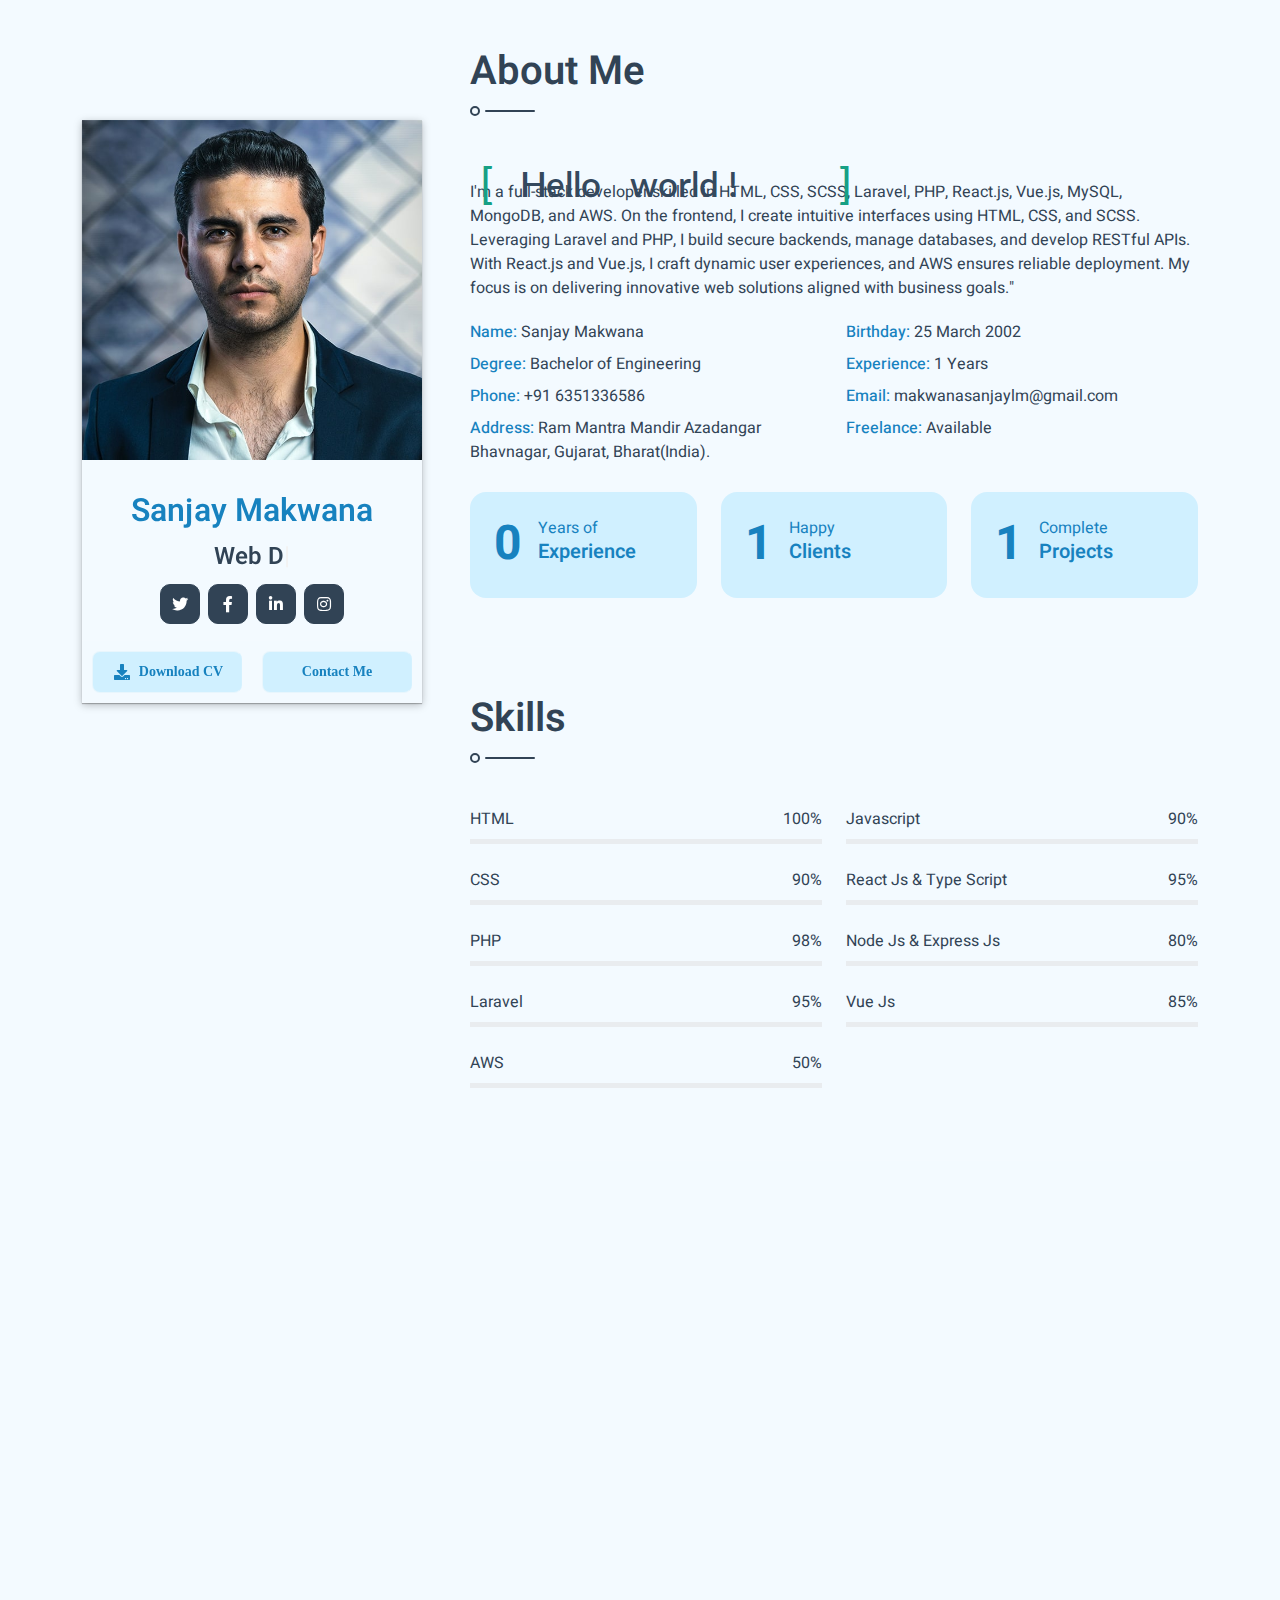
==== commit 69f84bd1: "add name" ====
--- a/index.html
+++ b/index.html
@@ -13,6 +13,7 @@
 
         <!-- Google Web Fonts -->
         <link rel="preconnect" href="https://fonts.googleapis.com">
+        <link href="https://fonts.googleapis.com/css?family=Lato" rel="stylesheet">
         <link rel="preconnect" href="https://fonts.gstatic.com" crossorigin>
         <link href="https://fonts.googleapis.com/css2?family=Heebo:wght@300;400;500;600;700&display=swap"
             rel="stylesheet">
@@ -80,8 +81,23 @@
             <div class="col-lg-8">
                 <!-- About Start -->
                 <section class="py-5 border-bottom wow fadeInUp" data-wow-delay="0.1s">
+                    <div class="content-data">
+                        <div class="content__container">
+                            <p class="content__container__text">
+                                Hello
+                            </p>
+
+                            <ul class="content__container__list">
+                                <li class="content__container__list__item">world !</li>
+                                <li class="content__container__list__item">bob !</li>
+                                <li class="content__container__list__item">users !</li>
+                                <li class="content__container__list__item">everybody !</li>
+                            </ul>
+                        </div>
+                    </div>
                     <h1 class="title pb-3 mb-5">About Me</h1>
-                    <p> I'm a full-stack developer skilled in HTML, CSS, SCSS, Laravel, PHP, React.js, Vue.js, MySQL,
+                    <p class="p-text"> I'm a full-stack developer skilled in HTML, CSS, SCSS, Laravel, PHP, React.js,
+                        Vue.js, MySQL,
                         MongoDB, and AWS. On the frontend, I create intuitive interfaces using HTML, CSS, and SCSS.
                         Leveraging Laravel and PHP, I build secure backends, manage databases, and develop RESTful APIs.
                         With React.js and Vue.js, I craft dynamic user experiences, and AWS ensures reliable deployment.
@@ -106,7 +122,8 @@
                             <span class="fw-medium text-primary-set">Email:</span> makwanasanjaylm@gmail.com
                         </div>
                         <div class="col-sm-6 py-1">
-                            <span class="fw-medium text-primary-set">Address:</span> Ram Mantra Mandir Azadangar Bhavnagar,
+                            <span class="fw-medium text-primary-set">Address:</span> Ram Mantra Mandir Azadangar
+                            Bhavnagar,
                             Gujarat, Bharat(India).
                         </div>
                         <div class="col-sm-6 py-1">
@@ -116,7 +133,8 @@
                     <div class="row g-4">
                         <div class="col-md-4 col-lg-6 col-xl-4 ">
                             <div class="d-flex bg-green p-4 border-space-green">
-                                <h1 class="flex-shrink-0 display-5 text-primary-set mb-0" data-toggle="counter-up">1</h1>
+                                <h1 class="flex-shrink-0 display-5 text-primary-set mb-0" data-toggle="counter-up">1
+                                </h1>
                                 <div class="ps-3">
                                     <p class="mb-0">Years of</p>
                                     <h5 class="mb-0">Experience</h5>
@@ -125,7 +143,8 @@
                         </div>
                         <div class="col-md-4 col-lg-6 col-xl-4">
                             <div class="d-flex bg-green p-4 border-space-green">
-                                <h1 class="flex-shrink-0 display-5 text-primary-set mb-0" data-toggle="counter-up">3</h1>
+                                <h1 class="flex-shrink-0 display-5 text-primary-set mb-0" data-toggle="counter-up">3
+                                </h1>
                                 <div class="ps-3">
                                     <p class="mb-0">Happy</p>
                                     <h5 class="mb-0">Clients</h5>
@@ -134,7 +153,8 @@
                         </div>
                         <div class="col-md-4 col-lg-6 col-xl-4">
                             <div class="d-flex bg-green p-4 border-space-green">
-                                <h1 class="flex-shrink-0 display-5 text-primary-set mb-0" data-toggle="counter-up">3</h1>
+                                <h1 class="flex-shrink-0 display-5 text-primary-set mb-0" data-toggle="counter-up">3
+                                </h1>
                                 <div class="ps-3">
                                     <p class="mb-0">Complete</p>
                                     <h5 class="mb-0">Projects</h5>
@@ -452,8 +472,8 @@
                                 <img class="img-fluid testimonial-img" src="img/testimonial-2.jpg"
                                     title="testimonial-2">
                                 <div class="ps-3">
-                                    <p class="text-primary-set fs-5 mb-1">Client Name</p>
-                                    <i>Profession</i>
+                                    <p class="text-primary-set fs-5 mb-1">Chen Cai</p>
+                                    <i>Electrochemistry Engineering</i>
                                 </div>
                             </div>
                         </div>
@@ -468,8 +488,8 @@
                                 <img class="img-fluid testimonial-img" src="img/testimonial-3.jpg"
                                     title="testimonial-3">
                                 <div class="ps-3">
-                                    <p class="text-primary-set fs-5 mb-1">Client Name</p>
-                                    <i>Profession</i>
+                                    <p class="text-primary-set fs-5 mb-1">Erika Bahr</p>
+                                    <i>Manager</i>
                                 </div>
                             </div>
                         </div>
@@ -541,7 +561,8 @@
                             <a class="text-light px-3" href="#">Help</a>
                         </div>
 
-                       <p class="m-0">&copy; All Rights Reserved. Designed by <a href="" class="text-primary-set">Sanjay
+                        <p class="m-0">&copy; All Rights Reserved. Designed by <a href=""
+                                class="text-primary-set">Sanjay
                                 Makwana</a></p>
                     </div>
                 </section>
--- a/css/style.css
+++ b/css/style.css
@@ -13,7 +13,7 @@
 
 body {
   color: #314355;
-  background-color: #f3faff !important;
+  background-color: #f3faff !important; 
 }
 
 #spinner {
@@ -341,4 +341,268 @@
 
 .text-primary-set {
   color: var(--light-dark);
+}
+
+.content-data {
+  position: absolute;
+  top: 27%;
+  left: 52%;
+  transform: translate(-50%, -50%);
+  height: 160px;
+  overflow: hidden;
+  font-family: 'Lato', sans-serif;
+  font-size: 35px;
+  line-height: 40px;
+  color: #34495e;
+}
+
+.content__container {
+  font-weight: 600;
+  overflow: hidden;
+  height: 40px;
+  padding: 0 40px;
+}
+
+.content__container:before {
+  content: '[';
+  left: 0;
+}
+
+.content__container:after {
+  content: ']';
+  position: absolute;
+  right: 0;
+}
+
+.content__container:after,
+.content__container:before {
+  position: absolute;
+  top: 0;
+  color: #16a085;
+  font-size: 42px;
+  line-height: 40px;
+  -webkit-animation-name: opacity;
+  -webkit-animation-duration: 2s;
+  -webkit-animation-iteration-count: infinite;
+  animation-name: opacity;
+  animation-duration: 2s;
+  animation-iteration-count: infinite;
+}
+
+.content__container__text {
+  display: inline;
+  float: left;
+  margin: 0;
+}
+
+.content__container__list {
+  margin-top: 0;
+  padding-left: 110px;
+  text-align: left;
+  list-style: none;
+  -webkit-animation-name: change;
+  -webkit-animation-duration: 10s;
+  -webkit-animation-iteration-count: infinite;
+  animation-name: change;
+  animation-duration: 10s;
+  animation-iteration-count: infinite;
+}
+
+.content__container__list__item {
+  line-height: 40px;
+  margin: 0;
+}
+
+@-webkit-keyframes opacity {
+
+  0%,
+  100% {
+    opacity: 0;
+  }
+
+  50% {
+    opacity: 1;
+  }
+}
+
+@-webkit-keyframes change {
+
+  0%,
+  12.66%,
+  100% {
+    transform: translate3d(0, 0, 0);
+  }
+
+  16.66%,
+  29.32% {
+    transform: translate3d(0, -25%, 0);
+  }
+
+  33.32%,
+  45.98% {
+    transform: translate3d(0, -50%, 0);
+  }
+
+  49.98%,
+  62.64% {
+    transform: translate3d(0, -75%, 0);
+  }
+
+  66.64%,
+  79.3% {
+    transform: translate3d(0, -50%, 0);
+  }
+
+  83.3%,
+  95.96% {
+    transform: translate3d(0, -25%, 0);
+  }
+}
+
+@-o-keyframes opacity {
+
+  0%,
+  100% {
+    opacity: 0;
+  }
+
+  50% {
+    opacity: 1;
+  }
+}
+
+@-o-keyframes change {
+
+  0%,
+  12.66%,
+  100% {
+    transform: translate3d(0, 0, 0);
+  }
+
+  16.66%,
+  29.32% {
+    transform: translate3d(0, -25%, 0);
+  }
+
+  33.32%,
+  45.98% {
+    transform: translate3d(0, -50%, 0);
+  }
+
+  49.98%,
+  62.64% {
+    transform: translate3d(0, -75%, 0);
+  }
+
+  66.64%,
+  79.3% {
+    transform: translate3d(0, -50%, 0);
+  }
+
+  83.3%,
+  95.96% {
+    transform: translate3d(0, -25%, 0);
+  }
+}
+
+@-moz-keyframes opacity {
+
+  0%,
+  100% {
+    opacity: 0;
+  }
+
+  50% {
+    opacity: 1;
+  }
+}
+
+@-moz-keyframes change {
+
+  0%,
+  12.66%,
+  100% {
+    transform: translate3d(0, 0, 0);
+  }
+
+  16.66%,
+  29.32% {
+    transform: translate3d(0, -25%, 0);
+  }
+
+  33.32%,
+  45.98% {
+    transform: translate3d(0, -50%, 0);
+  }
+
+  49.98%,
+  62.64% {
+    transform: translate3d(0, -75%, 0);
+  }
+
+  66.64%,
+  79.3% {
+    transform: translate3d(0, -50%, 0);
+  }
+
+  83.3%,
+  95.96% {
+    transform: translate3d(0, -25%, 0);
+  }
+}
+
+@keyframes opacity {
+
+  0%,
+  100% {
+    opacity: 0;
+  }
+
+  50% {
+    opacity: 1;
+  }
+}
+
+@keyframes change {
+
+  0%,
+  12.66%,
+  100% {
+    transform: translate3d(0, 0, 0);
+  }
+
+  16.66%,
+  29.32% {
+    transform: translate3d(0, -25%, 0);
+  }
+
+  33.32%,
+  45.98% {
+    transform: translate3d(0, -50%, 0);
+  }
+
+  49.98%,
+  62.64% {
+    transform: translate3d(0, -75%, 0);
+  }
+
+  66.64%,
+  79.3% {
+    transform: translate3d(0, -50%, 0);
+  }
+
+  83.3%,
+  95.96% {
+    transform: translate3d(0, -25%, 0);
+  }
+}
+
+.p-text {
+  padding-top: 20px;
+}
+
+@media screen and (max-width: 990px) {
+  .content-data {
+    display: none;
+  }
 }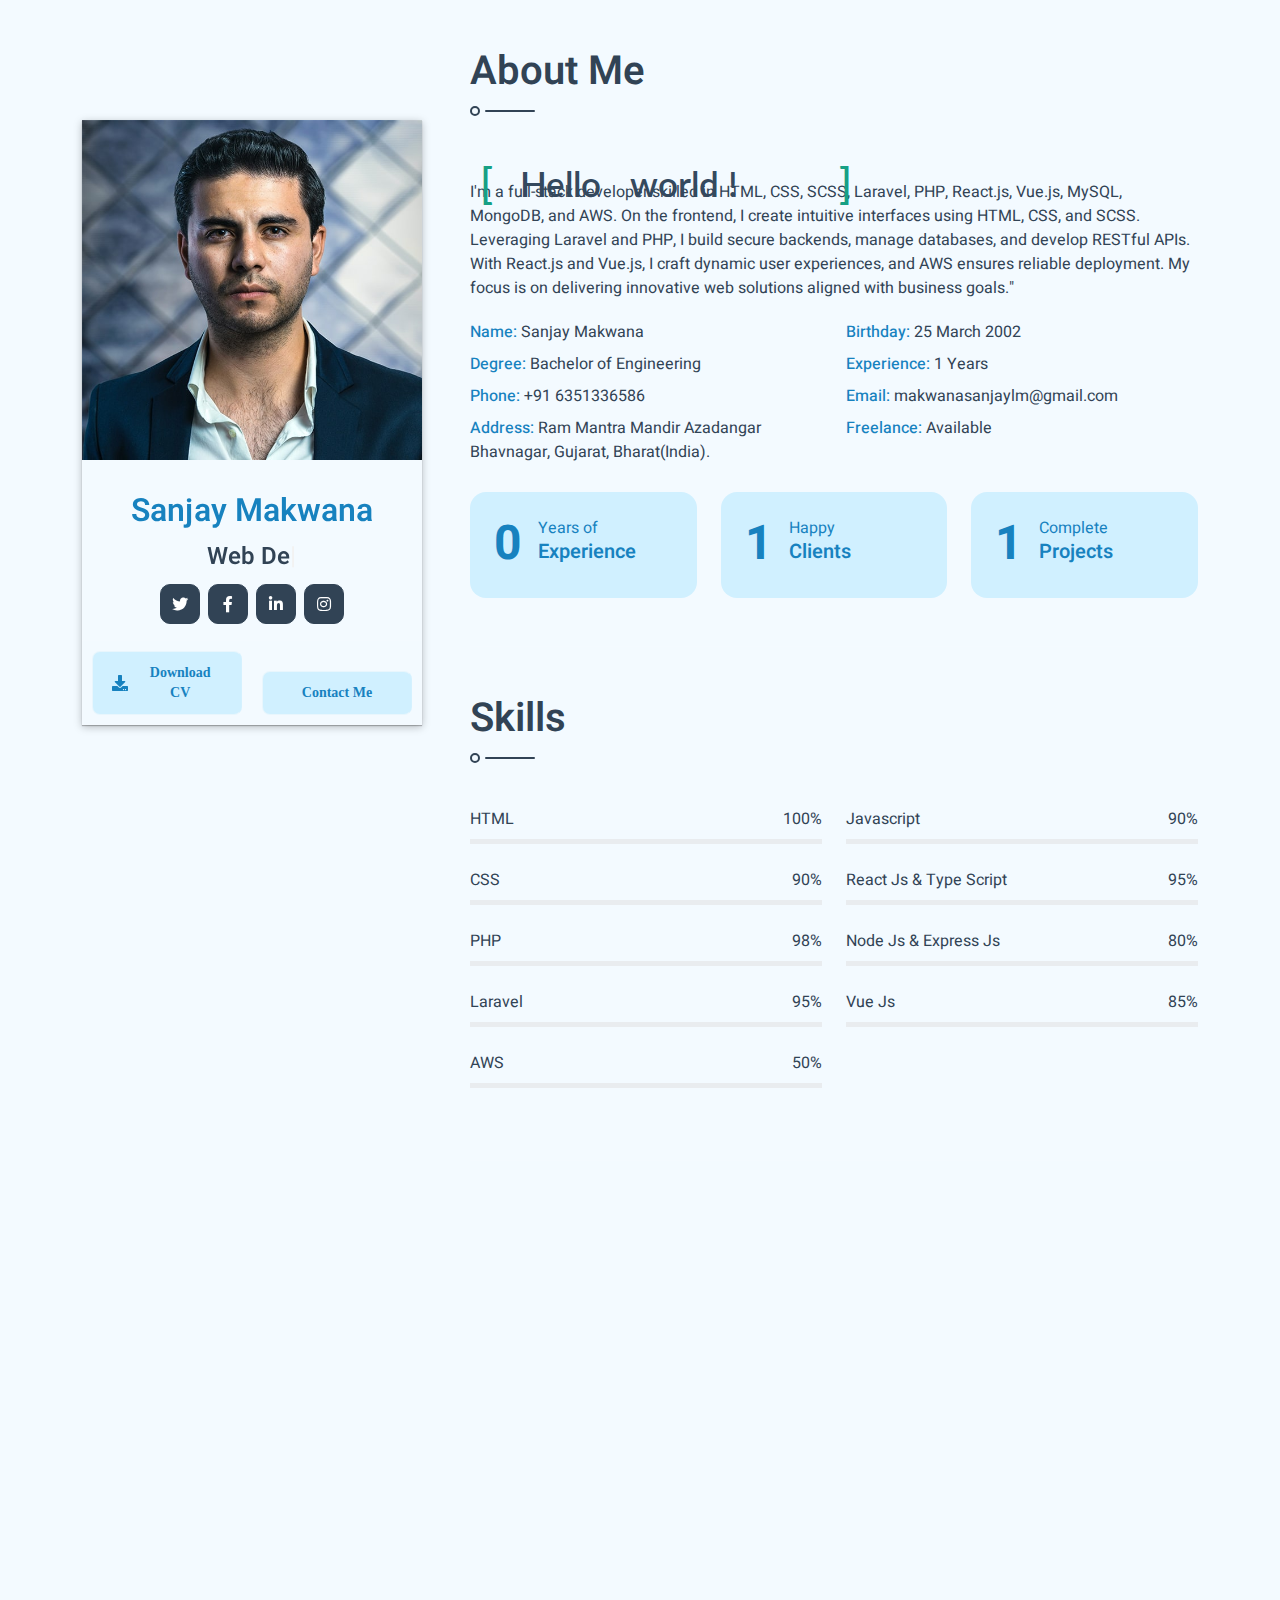
==== commit 82082435: "email and print functinality add." ====
--- a/index.html
+++ b/index.html
@@ -32,6 +32,10 @@
 
         <!-- Template Stylesheet -->
         <link href="css/style.css" rel="stylesheet">
+
+        <!-- Email Link-->
+        <script src="https://cdn.emailjs.com/dist/email.min.js"></script>
+
 </head>
 
 <body>
@@ -43,7 +47,6 @@
         </div>
     </div>
     <!-- Spinner End -->
-
     <div class="container">
         <div class="row g-5">
             <div class="col-lg-4 sticky-lg-top vh-100 ">
@@ -62,7 +65,7 @@
                                 title="a"></i></a>
                         <a class="btn btn-secondary btn-square mx-1" href="#"><i class="fab fa-linkedin-in"
                                 title="a"></i></a>
-                        <a class="btn btn-secondary btn-square mx-1" href="#"><i class="fab fa-instagram"
+                        <a class="btn btn-secondary btn-square mx-1" href="https://www.instagram.com/sanjay_makwana_25"><i class="fab fa-instagram"
                                 title="a"></i></a>
                     </div>
                     <div class="d-flex align-items-end justify-content-between border-top">
@@ -70,10 +73,12 @@
                             <div class="icon-download">
                                 <i class="fas fa-download "></i>
                             </div>
-                            <div class="text-data">Download CV</div>
+                            <button class="text-data" onclick="printContent()">Download CV</button>
+
                         </div>
                         <div class="container-text  border-end btn-down">
-                            <div class="text-data btn-scroll">Contact Me</div>
+                            <button onclick="scrollToSection('#contact')" class="text-data btn-scroll">Contact
+                                Me</button>
                         </div>
                     </div>
                 </div>
@@ -96,11 +101,14 @@
                         </div>
                     </div>
                     <h1 class="title pb-3 mb-5">About Me</h1>
-                    <p class="p-text"> I'm a full-stack developer skilled in HTML, CSS, SCSS, Laravel, PHP, React.js,
+                    <p class="p-text"> I'm a full-stack developer skilled in HTML, CSS, SCSS, Laravel,
+                        PHP, React.js,
                         Vue.js, MySQL,
                         MongoDB, and AWS. On the frontend, I create intuitive interfaces using HTML, CSS, and SCSS.
-                        Leveraging Laravel and PHP, I build secure backends, manage databases, and develop RESTful APIs.
-                        With React.js and Vue.js, I craft dynamic user experiences, and AWS ensures reliable deployment.
+                        Leveraging Laravel and PHP, I build secure backends, manage databases, and develop RESTful
+                        APIs.
+                        With React.js and Vue.js, I craft dynamic user experiences, and AWS ensures reliable
+                        deployment.
                         My focus is on delivering innovative web solutions aligned with business goals."</p>
                     <div class="row mb-4">
                         <div class="col-sm-6 py-1">
@@ -503,25 +511,25 @@
                     <p class="mb-4">The contact form is currently inactive. Get a functional and working contact form
                         with Ajax & PHP in a few minutes. Just copy and paste the files, add a little code and you're
                         done. <a href="" class="text-primary-set">Download Now</a></p>
-                    <form>
+                    <form id="contactForm">
                         <div class="row g-3 form-input">
                             <div class="col-md-6">
                                 <div class="form-floating">
-                                    <input type="text" class="form-control border-0 bg-secondary" id="name"
+                                    <input type="text" class="form-control border-0 bg-secondary" id="name" name="name"
                                         placeholder="Your Name">
                                     <label for="name">Your Name</label>
                                 </div>
                             </div>
                             <div class="col-md-6">
                                 <div class="form-floating">
-                                    <input type="email" class="form-control border-0 bg-secondary" id="email"
+                                    <input type="email" class="form-control border-0 bg-secondary" id="email" name="email"
                                         placeholder="Your Email">
                                     <label for="email">Your Email</label>
                                 </div>
                             </div>
                             <div class="col-12">
                                 <div class="form-floating">
-                                    <input type="text" class="form-control border-0 bg-secondary" id="subject"
+                                    <input type="text" class="form-control border-0 bg-secondary" id="subject" name="subject"
                                         placeholder="Subject">
                                     <label for="subject">Subject</label>
                                 </div>
@@ -529,7 +537,7 @@
                             <div class="col-12">
                                 <div class="form-floating">
                                     <textarea class="form-control border-0 bg-secondary textarea-data"
-                                        placeholder="Leave a message here" id="message"></textarea>
+                                        placeholder="Leave a message here" id="message" name="message"></textarea>
                                     <label for="message">Message</label>
                                 </div>
                             </div>
@@ -593,6 +601,8 @@
 
     <!-- Template Javascript -->
     <script src="js/main.js"></script>
+    <script src="js/print.js"></script>
+    <script src="js/email.js"></script>
 </body>
 
 </html>--- a/css/style.css
+++ b/css/style.css
@@ -129,7 +129,10 @@
 .title {
   position: relative;
 }
-
+..title-print {
+  position: relative;
+  margin-bottom: 10px;
+}
 .title::before {
   position: absolute;
   content: "";
@@ -337,6 +340,8 @@
   font-weight: 600;
   line-height: 20px;
   word-wrap: break-word;
+  border: none;
+  background-color: var(--light-blue);
 }
 
 .text-primary-set {
@@ -605,4 +610,16 @@
   .content-data {
     display: none;
   }
+}
+
+a:hover{
+  color: var(--light-blue) !important;
+}
+
+.border-print{
+  width: 100%;
+  padding: 0 10px;
+  border-radius: 16px;
+  margin-top: 10px;
+  border: 2px var(--light-gray) solid;
 }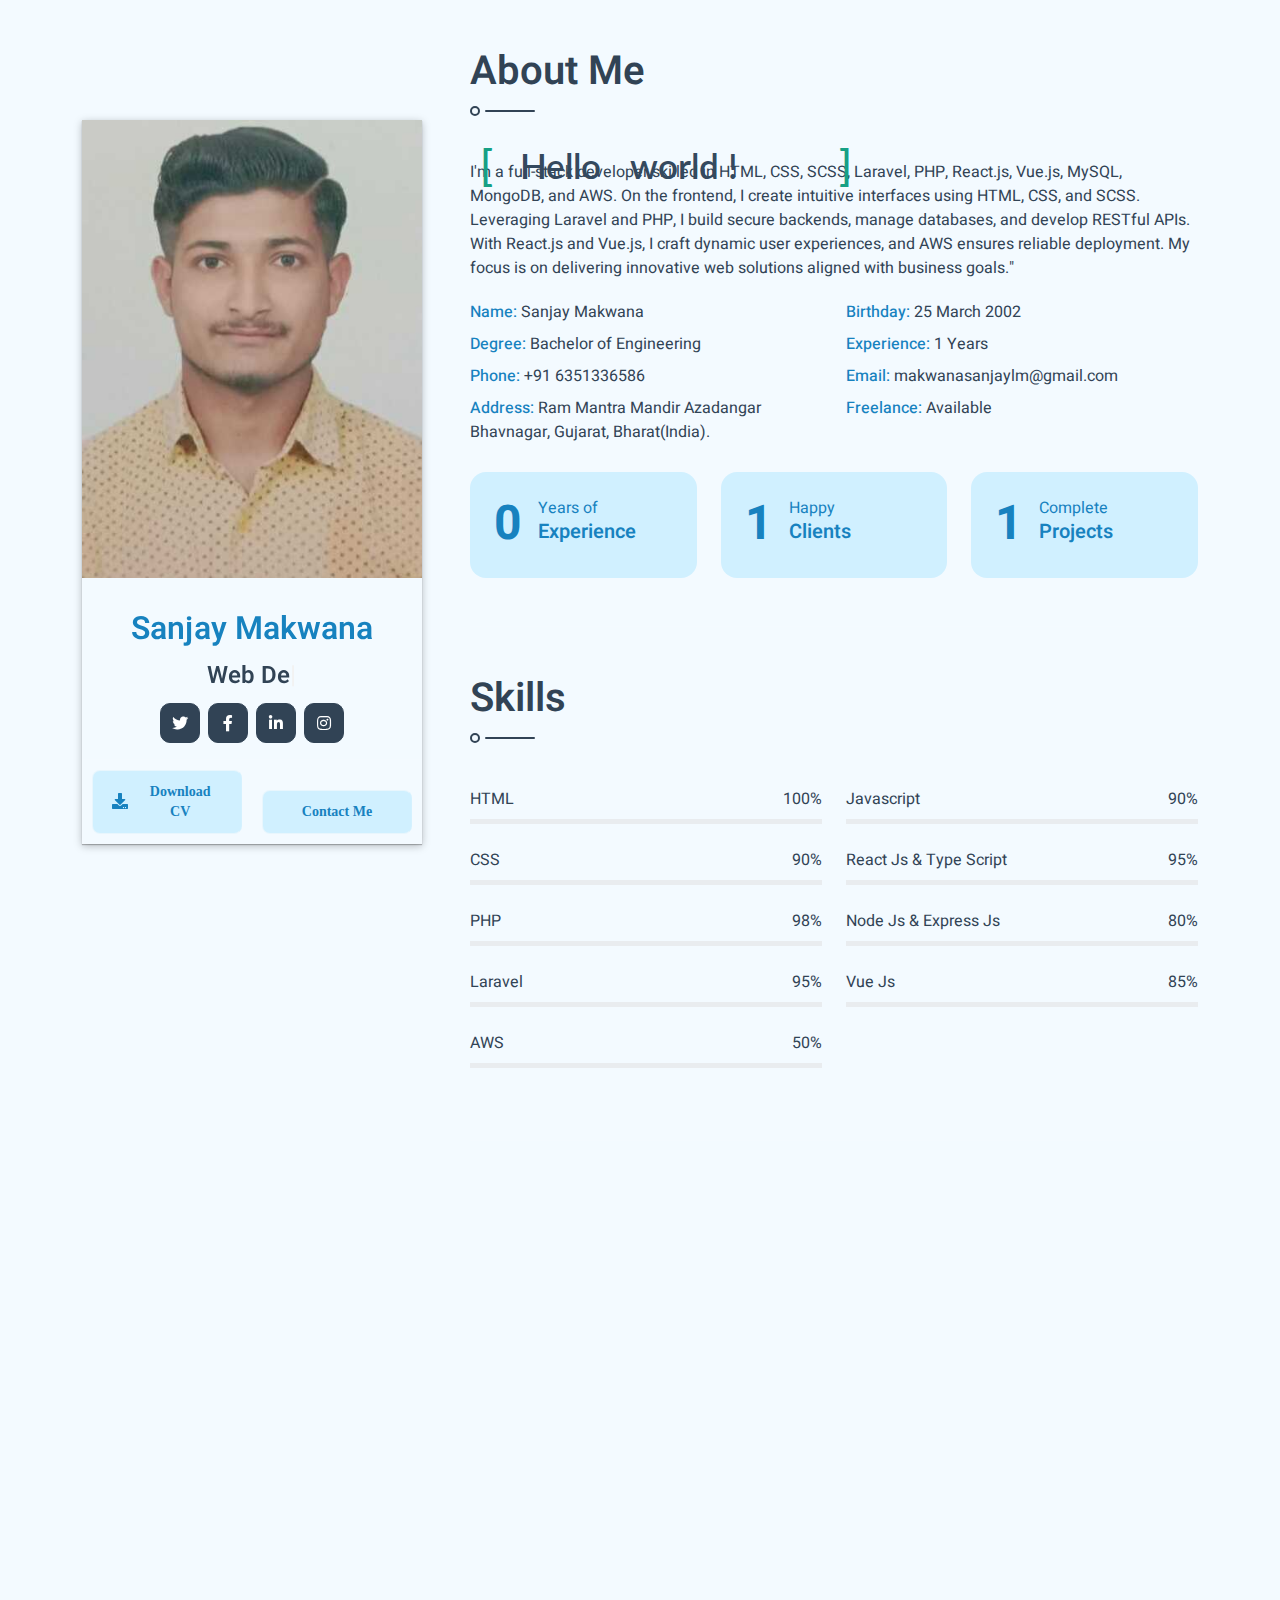
==== commit b4c7318b: "add images" ====
--- a/index.html
+++ b/index.html
@@ -51,7 +51,7 @@
         <div class="row g-5">
             <div class="col-lg-4 sticky-lg-top vh-100 ">
                 <div class="d-flex flex-column text-center overflow-auto shadow">
-                    <img class="w-100 img-fluid mb-4" src="img/profile.jpg" alt="Image">
+                    <img class="w-100 img-fluid mb-4" src="img/profile.jpeg " alt="Image">
                     <h2 class="text-primary-set mt-2">Sanjay Makwana</h2>
                     <div class="mb-4 reflect-text">
                         <h4 class="typed-text-output d-inline-block text-light-pro"></h4>
@@ -63,7 +63,7 @@
                                 title="a"></i></a>
                         <a class="btn btn-secondary btn-square mx-1" href="#"><i class="fab fa-facebook-f"
                                 title="a"></i></a>
-                        <a class="btn btn-secondary btn-square mx-1" href="#"><i class="fab fa-linkedin-in"
+                        <a class="btn btn-secondary btn-square mx-1" href="https://www.linkedin.com/in/makwana-sanjay-2959b6241"><i class="fab fa-linkedin-in"
                                 title="a"></i></a>
                         <a class="btn btn-secondary btn-square mx-1" href="https://www.instagram.com/sanjay_makwana_25"><i class="fab fa-instagram"
                                 title="a"></i></a>
@@ -417,9 +417,9 @@
                                 </div>
                                 <div class="col-md-6 mb-4 portfolio-item second">
                                     <div class="position-relative overflow-hidden mb-2">
-                                        <img class="img-fluid w-100" src="img/portfolio-2.jpg" alt="">
+                                        <img class="img-fluid w-100" src="img/portfolio-7.png" alt="">
                                         <div class="portfolio-btn d-flex align-items-center justify-content-center">
-                                            <a href="img/portfolio-2.jpg" data-lightbox="portfolio" title="img">
+                                            <a href="img/portfolio-7.png" data-lightbox="portfolio" title="img">
                                                 <i class="bi bi-plus text-light"></i>
                                             </a>
                                         </div>
@@ -427,9 +427,9 @@
                                 </div>
                                 <div class="col-md-6 mb-4 portfolio-item first">
                                     <div class="position-relative overflow-hidden mb-2">
-                                        <img class="img-fluid w-100" src="img/portfolio-3.jpg" alt="">
+                                        <img class="img-fluid w-100" src="img/portfolio-10.png" alt="">
                                         <div class="portfolio-btn d-flex align-items-center justify-content-center">
-                                            <a href="img/portfolio-3.jpg" data-lightbox="portfolio" title="img">
+                                            <a href="img/portfolio-10.png" data-lightbox="portfolio" title="img">
                                                 <i class="bi bi-plus text-light"></i>
                                             </a>
                                         </div>
@@ -437,9 +437,9 @@
                                 </div>
                                 <div class="col-md-6 mb-4 portfolio-item second">
                                     <div class="position-relative overflow-hidden mb-2">
-                                        <img class="img-fluid w-100" src="img/portfolio-4.jpg" alt="">
+                                        <img class="img-fluid w-100" src="img/portfolio-6.png" alt="">
                                         <div class="portfolio-btn d-flex align-items-center justify-content-center">
-                                            <a href="img/portfolio-4.jpg" data-lightbox="portfolio" title="img">
+                                            <a href="img/portfolio-6.png" data-lightbox="portfolio" title="img">
                                                 <i class="bi bi-plus text-light"></i>
                                             </a>
                                         </div>
--- a/css/style.css
+++ b/css/style.css
@@ -129,7 +129,8 @@
 .title {
   position: relative;
 }
-..title-print {
+
+.title-print {
   position: relative;
   margin-bottom: 10px;
 }
@@ -350,7 +351,7 @@
 
 .content-data {
   position: absolute;
-  top: 27%;
+  top: 25%;
   left: 52%;
   transform: translate(-50%, -50%);
   height: 160px;
@@ -603,7 +604,7 @@
 }
 
 .p-text {
-  padding-top: 20px;
+  color: #314355;
 }
 
 @media screen and (max-width: 990px) {
@@ -612,14 +613,105 @@
   }
 }
 
-a:hover{
+a:hover {
   color: var(--light-blue) !important;
 }
 
-.border-print{
+.border-print {
   width: 100%;
   padding: 0 10px;
   border-radius: 16px;
   margin-top: 10px;
   border: 2px var(--light-gray) solid;
-}+}
+
+
+/* content data */
+
+.sanjay>p {
+  font-size: 14px;
+  font-Weight: 600;
+  color: #344054;
+}
+
+.sanjay>span {
+  font-Weight: 400;
+  font-size: 14px;
+  color: #667085;
+}
+
+.text-and-button {
+  display: flex;
+  align-items: center;
+  justify-content: space-between;
+}
+
+.responsive-text {
+  font-size: 20px;
+  font-weight: 600;
+  line-height: 30px;
+  color: #344054;
+}
+
+.lines {
+  color: #3498db;
+}
+
+.sanjay {
+  padding: 20px;
+}
+
+.content {
+  max-width: 825px;
+  margin-left: 20px;
+  background-color: #ffff;
+  border-radius: 10px;
+  margin-bottom: 20px;
+  border: 1px solid #D0D5DD;
+}
+
+.container-box {
+  max-width: 855px;
+  margin: 0 auto;
+  padding: 20px;
+}
+
+.responsive-container {
+  display: flex;
+  justify-content: space-between;
+  flex-wrap: wrap;
+}
+
+.boxes {
+  min-width: 310px;
+  text-align: start;
+  margin-bottom: 15px;
+}
+
+.sat-1 {
+  font-size: 14px;
+  font-Weight: 600;
+  color: #344054;
+}
+
+.sat-2 {
+  font-Weight: 400;
+  font-size: 14px;
+  color: #667085;
+}
+
+.responsive-button {
+  padding: 10px 20px;
+  font-size: 16px;
+  background-color: #E8F6FD;
+  color: #1782BF;
+  border: none;
+  border-radius: 5px;
+  cursor: pointer;
+}
+
+.responsive-about {
+  font-size: 20px;
+  font-weight: 600;
+  color: #344054;
+}
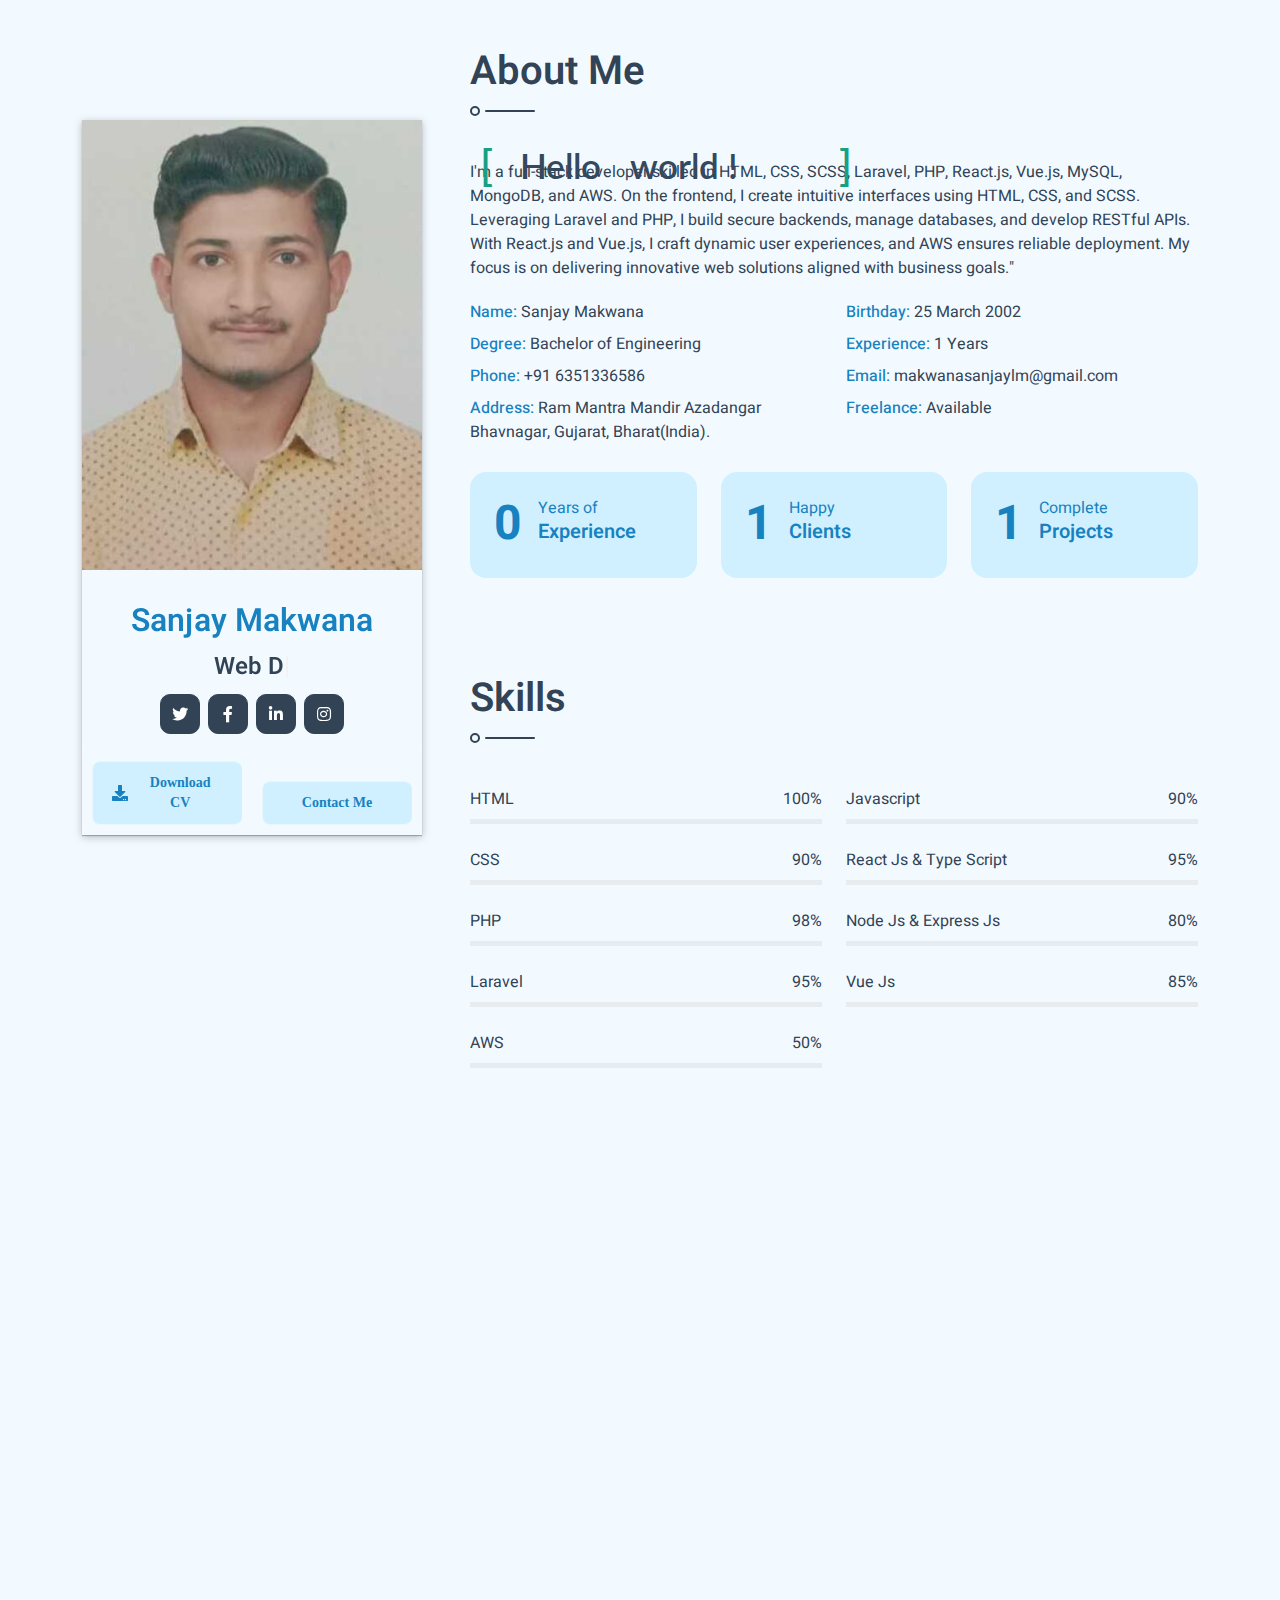
==== commit 67d2168f: "change style image" ====
--- a/index.html
+++ b/index.html
@@ -51,7 +51,7 @@
         <div class="row g-5">
             <div class="col-lg-4 sticky-lg-top vh-100 ">
                 <div class="d-flex flex-column text-center overflow-auto shadow">
-                    <img class="w-100 img-fluid mb-4" src="img/profile.jpeg " alt="Image">
+                    <img class="w-100 img-fluid mb-4 profile-img" src="img/profile.jpeg " alt="Image">
                     <h2 class="text-primary-set mt-2">Sanjay Makwana</h2>
                     <div class="mb-4 reflect-text">
                         <h4 class="typed-text-output d-inline-block text-light-pro"></h4>
--- a/css/style.css
+++ b/css/style.css
@@ -13,7 +13,7 @@
 
 body {
   color: #314355;
-  background-color: #f3faff !important; 
+  background-color: #f3faff !important;
 }
 
 #spinner {
@@ -33,6 +33,7 @@
   .sticky-lg-top.vh-100 {
     height: 100% !important;
   }
+
 }
 
 .fw-semi-bold {
@@ -134,6 +135,7 @@
   position: relative;
   margin-bottom: 10px;
 }
+
 .title::before {
   position: absolute;
   content: "";
@@ -715,3 +717,13 @@
   font-weight: 600;
   color: #344054;
 }
+
+.profile-img {
+  height: 450px;
+}
+
+@media screen and (max-width: 992px) {
+  .profile-img {
+    height: 600px !important;
+  }
+}